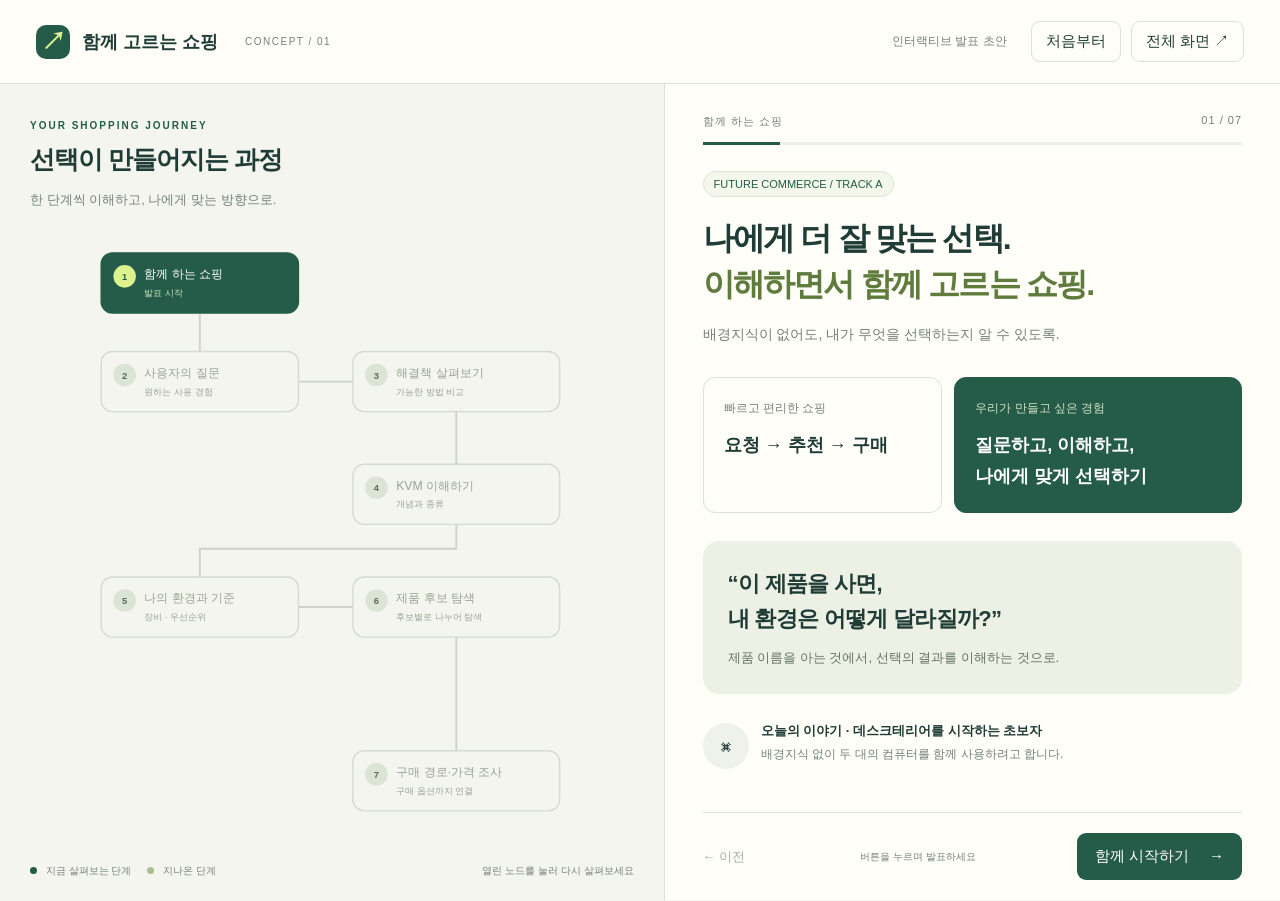
==== index.html @ 66be94e7 "feat: add interactive shopping presentation prototype" ====
<!doctype html>
<html lang="ko">
<head>
  <meta charset="utf-8"><meta name="viewport" content="width=device-width, initial-scale=1">
  <title>함께 고르는 쇼핑 — 인터랙티브 초안</title>
  <link rel="stylesheet" href="prototype.css">
</head>
<body>
  <header class="topbar">
    <a class="brand" href="#" aria-label="소개로 돌아가기"><span class="brand-icon">↗</span> 함께 고르는 쇼핑<span class="edition">CONCEPT / 01</span></a>
    <div class="tools"><span class="demo-label">인터랙티브 발표 초안</span><button id="reset">처음부터</button><button id="fullscreen">전체 화면 ↗</button></div>
  </header>
  <main>
    <section class="journey" aria-label="쇼핑 과정 그래프">
      <div class="map-heading"><div class="eyebrow">YOUR SHOPPING JOURNEY</div><h1>선택이 만들어지는 과정</h1><p>한 단계씩 이해하고, 나에게 맞는 방향으로.</p></div>
      <div class="map" id="map"></div>
      <div class="map-bottom"><span><i class="dot current"></i> 지금 살펴보는 단계</span><span><i class="dot done"></i> 지나온 단계</span><span class="map-tip">열린 노드를 눌러 다시 살펴보세요</span></div>
    </section>
    <section class="workspace" aria-label="현재 단계">
      <div class="progress"><span id="step-label"></span><span id="step-count"></span></div>
      <div class="progress-track"><div id="progress-fill"></div></div>
      <article id="content" tabindex="-1"></article>
      <footer class="navigation"><button id="back" class="back">← 이전</button><span id="nav-hint"></span><button id="next" class="primary">함께 시작하기 <span>→</span></button></footer>
    </section>
  </main>
  <div id="announcement" class="sr-only" aria-live="polite"></div>
  <script src="prototype.js"></script>
</body>
</html>
---- prototype.css ----
@charset "UTF-8";
:root{--ink:#203c36;--muted:#74817b;--line:#dae1d9;--paper:#f5f5ef;--green:#245c49;--lime:#dcf28c;--white:#fffef9;--orange:#ab673e}
*{box-sizing:border-box}body{margin:0;background:var(--paper);color:var(--ink);font-family:"Segoe UI","Malgun Gothic",sans-serif;font-size:15px}button,input,textarea{font:inherit}button,a,input,textarea{outline-offset:4px}button{cursor:pointer}button{border:1px solid var(--line);background:transparent;border-radius:9px;padding:10px 14px;color:var(--ink)}button:hover:not(:disabled){background:#e8eddf}button:disabled{opacity:.4;cursor:default}a{color:inherit;text-decoration:none}.topbar{height:84px;display:flex;align-items:center;justify-content:space-between;padding:0 36px;border-bottom:1px solid var(--line);background:var(--white)}.brand{display:flex;align-items:center;gap:12px;font-weight:700;font-size:18px}.brand-icon{background:var(--green);color:var(--lime);width:34px;height:34px;display:grid;place-items:center;border-radius:10px;font-size:25px}.edition{font-size:10px;letter-spacing:1.5px;font-weight:500;color:var(--muted);margin-left:15px}.tools{display:flex;align-items:center;gap:10px}.demo-label{font-size:12px;color:var(--muted);margin-right:14px}main{display:grid;grid-template-columns:minmax(0,1.08fr) minmax(470px,1fr);min-height:calc(100vh - 84px)}.journey{position:relative;padding:36px 30px 22px;display:flex;flex-direction:column;background-image:radial-gradient(#c8d0c4 .7px,transparent .7px);background-size:20px 20px;border-right:1px solid var(--line)}.eyebrow{font-size:10px;font-weight:700;letter-spacing:2px;color:var(--green)}h1{font-size:25px;letter-spacing:-1px;margin:12px 0}p{line-height:1.8}.map-heading p{color:var(--muted);font-size:13px;margin:0}.map{flex:1;display:flex;align-items:center;min-height:420px}.map svg{width:100%;max-height:620px;overflow:visible}.edge{fill:none;stroke:#cbd4c6;stroke-width:2}.edge.reached{stroke:#7f9d81}.node rect{fill:#f5f5ef;stroke:#d4dccf;stroke-width:1.5}.node text{font-size:13px;fill:#99a493}.node .node-sub{font-size:10px}.node.unlocked{cursor:pointer}.node.unlocked rect{fill:var(--white);stroke:#98b39c}.node.unlocked text{fill:var(--ink)}.node.active rect{fill:var(--green);stroke:var(--green)}.node.active text{fill:white}.node.active .node-sub{fill:#d0e5be}.node circle{fill:#dce4d5}.node.active circle{fill:var(--lime)}.node .number{fill:#586d5d;font-size:10px;font-weight:700}.node.active .number{fill:var(--green)}.node:focus rect{stroke:#bb8a3d;stroke-width:3}.branch-note{font-size:10px;fill:#8d9887}.map-bottom{display:flex;gap:16px;font-size:10px;color:var(--muted);align-items:center;padding-top:15px}.dot{display:inline-block;width:7px;height:7px;border-radius:50%;margin-right:6px}.dot.current{background:var(--green)}.dot.done{background:#a9bf91}.map-tip{margin-left:auto}.workspace{background:var(--white);padding:30px 38px 0;display:flex;flex-direction:column;min-width:0}.progress{display:flex;justify-content:space-between;font-size:11px;color:var(--muted);letter-spacing:1px}.progress-track{height:3px;background:#edf0e7;margin:13px 0 26px}.progress-track div{height:100%;background:var(--green);transition:width .4s}article{flex:1;padding-bottom:24px;animation:appear .3s ease}article:focus{outline:none}@keyframes appear{from{opacity:.3;transform:translateY(5px)}to{opacity:1;transform:none}}.tag{font-size:11px;display:inline-block;border:1px solid #dce5ce;border-radius:30px;padding:6px 10px;color:var(--green);background:#f4f7eb}h2{font-size:clamp(26px,2.5vw,38px);line-height:1.45;letter-spacing:-1.8px;margin:18px 0 14px;font-weight:650}.accent{color:#5f7c3c}h3{font-size:17px;line-height:1.5;margin:0 0 8px}.lead{color:#748078;font-size:14px;margin:0 0 24px}.statement{padding:25px;border-radius:16px;background:#edf1e5;margin:28px 0}.statement strong{display:block;font-size:22px;line-height:1.6;letter-spacing:-.7px}.statement p{margin:10px 0 0;font-size:13px;color:#637363}.small{font-size:12px;color:var(--muted);line-height:1.7}.intro-pair{display:grid;grid-template-columns:1fr 1.2fr;gap:12px;margin-top:30px}.intro-pair>div{border:1px solid var(--line);border-radius:12px;padding:20px}.intro-pair>div:last-child{background:var(--green);color:white;border-color:var(--green)}.intro-pair .small{margin-bottom:12px}.intro-pair>div:last-child .small{color:#d4e4c4}.intro-pair strong{font-size:18px;line-height:1.7}.scene{margin-top:24px;display:flex;gap:12px;align-items:center;font-size:13px}.scene-icon{display:grid;place-items:center;min-width:46px;height:46px;background:#eff2e8;border-radius:50%;font-size:21px}label.field{display:block;margin-bottom:18px;font-size:12px;font-weight:600}input,textarea{display:block;width:100%;border:1px solid #ced8c9;border-radius:10px;background:white;color:var(--ink);padding:13px;margin-top:8px;line-height:1.6}textarea{resize:vertical;min-height:110px}.why{border-left:3px solid #c6da9e;padding:4px 0 4px 16px;margin:22px 0;color:#63725e;font-size:13px;line-height:1.8}.choices{display:grid;gap:12px}.choice{position:relative;display:flex;text-align:left;gap:14px;align-items:flex-start;padding:20px;border-radius:13px;background:white;width:100%}.choice[aria-pressed=true]{border:2px solid var(--green);padding:19px;background:#f3f7e9}.choice .radio{width:18px;height:18px;flex-shrink:0;border:1px solid #a5b49d;border-radius:50%;margin-top:4px}.choice[aria-pressed=true] .radio{border:5px solid var(--green)}.choice strong{display:block;font-size:17px;margin-bottom:6px}.choice .desc{display:block;font-size:12px;color:#73806e;line-height:1.8}.callout{padding:13px 16px;border-radius:9px;background:#f6f1e7;color:#8c7048;font-size:12px;line-height:1.8;margin-top:16px}.tabs{display:flex;border-bottom:1px solid var(--line);gap:20px;margin:20px 0}.tabs button{border:none;border-radius:0;padding:10px 4px;color:var(--muted)}.tabs button.selected{color:var(--green);border-bottom:3px solid var(--green);font-weight:bold}.setup{padding:25px 10px;background:#f3f5ed;border-radius:12px;margin:18px 0}.setup-row{display:flex;justify-content:center;gap:25px}.device{border:1px solid #bacab2;border-radius:8px;padding:12px 18px;background:white;font-size:12px;text-align:center}.setup-line{text-align:center;color:#7e9c6c;letter-spacing:22px;height:28px;line-height:28px}.switch{width:135px;margin:auto;background:var(--green);color:white;padding:12px;text-align:center;border-radius:8px;font-size:13px}.definition{font-size:14px;line-height:1.9}.type-list{display:grid;gap:12px}.type-list>div{padding:16px;border:1px solid var(--line);border-radius:10px}.type-list strong{font-size:14px}.type-list p{font-size:12px;margin:6px 0 0;color:var(--muted)}.field-grid{display:grid;grid-template-columns:1fr 1fr;gap:12px}.priority-title{margin:6px 0 12px;font-size:13px}.priority-row{display:flex;align-items:center;padding:10px 12px;border:1px solid var(--line);border-radius:9px;margin-bottom:7px;gap:12px}.rank{background:#eaf0dd;border-radius:5px;width:25px;height:25px;display:grid;place-items:center;font-size:11px}.priority-row .name{flex:1;font-size:13px}.priority-row button{padding:4px 10px}.candidate{border:1px solid var(--line);border-radius:14px;padding:18px;margin:12px 0}.candidate.featured{border-color:#8eaa7a;background:#f4f7ec}.candidate .meta{display:flex;justify-content:space-between;align-items:center}.candidate .meta span{font-size:10px;color:var(--muted)}.candidate h3{margin:10px 0 5px}.candidate p{margin:0;font-size:12px;color:#778373}.candidate button{margin-top:14px;font-size:12px}.summary{font-size:12px;padding:12px 15px;background:#f0f3e9;border-radius:10px;line-height:1.9;white-space:pre-line}.route{width:100%;margin:9px 0;border:1px solid var(--line);border-radius:12px;overflow:hidden}.route summary{padding:18px;cursor:pointer;font-size:14px;font-weight:600}.route summary span{float:right;font-size:11px;color:var(--muted);font-weight:400;margin-right:14px}.route-body{padding:0 18px 18px;font-size:13px;line-height:1.9}.route-body dl{margin:0;display:grid;grid-template-columns:95px 1fr;gap:8px}.route-body dt{color:var(--muted)}.route-body dd{margin:0}.end{margin-top:22px;padding:17px;background:#edf2e3;border-radius:12px}.end strong{font-size:14px}.end p{font-size:12px;color:var(--muted);margin:6px 0 0}.navigation{display:flex;align-items:center;justify-content:space-between;gap:10px;padding:20px 0;border-top:1px solid var(--line);min-height:84px}.navigation .back{border:none;padding-left:0;font-size:13px}.primary{background:var(--green);color:white;border:0;min-width:150px;display:flex;justify-content:space-between;gap:20px;padding:14px 18px}.primary:hover:not(:disabled){background:#34735c}#nav-hint{font-size:10px;color:var(--muted);text-align:center}.sr-only{position:absolute;width:1px;height:1px;overflow:hidden;clip:rect(0,0,0,0)}@media(min-width:1500px){.workspace{padding-left:60px;padding-right:60px}.journey{padding-left:50px;padding-right:50px}}@media(max-width:1000px){.edition,.demo-label,.map-tip{display:none}.workspace{padding:25px 24px 0}main{grid-template-columns:44% 56%}.journey{padding:28px 18px}.map-heading h1{font-size:20px}.map-heading p{font-size:11px}.map-bottom{flex-wrap:wrap;gap:8px}}@media(max-width:720px){.topbar{height:68px;padding:0 16px}.brand{font-size:14px;gap:8px}.tools button{font-size:11px;padding:8px}.tools #fullscreen{display:none}main{display:flex;flex-direction:column}.journey{padding:20px 20px 10px;border-right:none;border-bottom:1px solid var(--line)}.map-heading h1{font-size:18px;margin:8px 0}.map-heading p,.map-bottom{display:none}.map{min-height:0;height:230px}.map svg{height:230px}.workspace{padding:22px 22px 0}h2{font-size:29px}.navigation{position:sticky;bottom:0;background:var(--white)}.field-grid{grid-template-columns:1fr}.intro-pair>div{padding:15px}#nav-hint{display:none}}@media(prefers-reduced-motion:reduce){*{animation:none!important;transition:none!important}}
/* Keep Korean phrases readable and avoid covering content on small screens. */
h1,h2,h3,strong,.desc{word-break:keep-all;overflow-wrap:break-word}
@media(max-width:720px){.navigation{position:static}.map{overflow-x:auto;justify-content:center}}
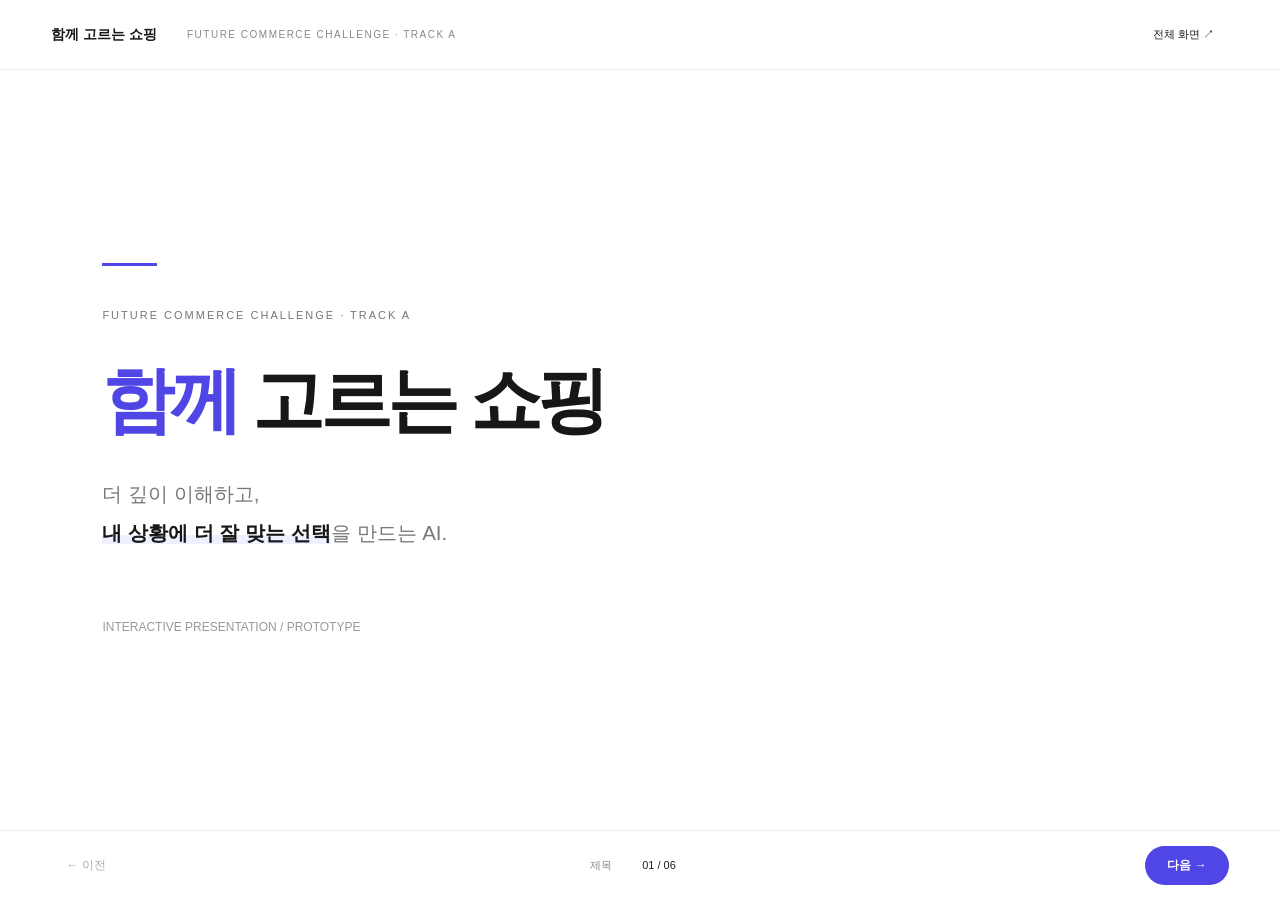
==== commit ddb5ccc2: "feat: refine presentation and animated shopping graph experience" ====
--- a/index.html
+++ b/index.html
@@ -1,29 +1,11 @@
 <!doctype html>
-<html lang="ko">
-<head>
-  <meta charset="utf-8"><meta name="viewport" content="width=device-width, initial-scale=1">
-  <title>함께 고르는 쇼핑 — 인터랙티브 초안</title>
-  <link rel="stylesheet" href="prototype.css">
-</head>
-<body>
-  <header class="topbar">
-    <a class="brand" href="#" aria-label="소개로 돌아가기"><span class="brand-icon">↗</span> 함께 고르는 쇼핑<span class="edition">CONCEPT / 01</span></a>
-    <div class="tools"><span class="demo-label">인터랙티브 발표 초안</span><button id="reset">처음부터</button><button id="fullscreen">전체 화면 ↗</button></div>
-  </header>
-  <main>
-    <section class="journey" aria-label="쇼핑 과정 그래프">
-      <div class="map-heading"><div class="eyebrow">YOUR SHOPPING JOURNEY</div><h1>선택이 만들어지는 과정</h1><p>한 단계씩 이해하고, 나에게 맞는 방향으로.</p></div>
-      <div class="map" id="map"></div>
-      <div class="map-bottom"><span><i class="dot current"></i> 지금 살펴보는 단계</span><span><i class="dot done"></i> 지나온 단계</span><span class="map-tip">열린 노드를 눌러 다시 살펴보세요</span></div>
-    </section>
-    <section class="workspace" aria-label="현재 단계">
-      <div class="progress"><span id="step-label"></span><span id="step-count"></span></div>
-      <div class="progress-track"><div id="progress-fill"></div></div>
-      <article id="content" tabindex="-1"></article>
-      <footer class="navigation"><button id="back" class="back">← 이전</button><span id="nav-hint"></span><button id="next" class="primary">함께 시작하기 <span>→</span></button></footer>
-    </section>
-  </main>
-  <div id="announcement" class="sr-only" aria-live="polite"></div>
-  <script src="prototype.js"></script>
-</body>
-</html>
+<html lang="ko"><head><meta charset="utf-8"><meta name="viewport" content="width=device-width,initial-scale=1"><title>함께 고르는 쇼핑</title><link rel="stylesheet" href="prototype.css"></head><body>
+<header><strong>함께 고르는 쇼핑</strong><span id="mode-label">FUTURE COMMERCE CHALLENGE · TRACK A</span><button id="fullscreen">전체 화면 ↗</button></header>
+<main id="presentation" tabindex="-1"></main>
+<section id="demo" hidden aria-label="인터랙티브 쇼핑 프로토타입">
+  <div class="demo-bar"><div><span class="eyebrow">LIVE PROTOTYPE</span><h1>함께 이해하며, 선택을 이어가요.</h1></div><div class="demo-tools"><span>흐름 시연 · 실제 검색 미연결</span><button id="previous-step" hidden>← 이전 단계</button><button id="reset">다시 시연</button></div></div>
+  <div id="chat-screen"></div>
+  <div id="viewport" hidden aria-label="현재 단계에 자동으로 맞춰지는 쇼핑 그래프"><div id="world"></div></div>
+  <div class="canvas-caption"><span id="journey-status">원하는 사용 경험을 이야기해주세요.</span><span id="camera-hint" hidden>현재 단계와 선택지에 화면이 자동으로 맞춰집니다.</span></div>
+</section>
+<footer class="deck-nav"><button id="deck-back">← 이전</button><div><span id="page-label"></span><span id="page-count"></span></div><button id="deck-next">다음 →</button></footer><div id="announcement" class="sr-only" aria-live="polite"></div><script src="prototype.js"></script></body></html>
--- a/prototype.css
+++ b/prototype.css
@@ -1,6 +1,63 @@
 @charset "UTF-8";
-:root{--ink:#203c36;--muted:#74817b;--line:#dae1d9;--paper:#f5f5ef;--green:#245c49;--lime:#dcf28c;--white:#fffef9;--orange:#ab673e}
-*{box-sizing:border-box}body{margin:0;background:var(--paper);color:var(--ink);font-family:"Segoe UI","Malgun Gothic",sans-serif;font-size:15px}button,input,textarea{font:inherit}button,a,input,textarea{outline-offset:4px}button{cursor:pointer}button{border:1px solid var(--line);background:transparent;border-radius:9px;padding:10px 14px;color:var(--ink)}button:hover:not(:disabled){background:#e8eddf}button:disabled{opacity:.4;cursor:default}a{color:inherit;text-decoration:none}.topbar{height:84px;display:flex;align-items:center;justify-content:space-between;padding:0 36px;border-bottom:1px solid var(--line);background:var(--white)}.brand{display:flex;align-items:center;gap:12px;font-weight:700;font-size:18px}.brand-icon{background:var(--green);color:var(--lime);width:34px;height:34px;display:grid;place-items:center;border-radius:10px;font-size:25px}.edition{font-size:10px;letter-spacing:1.5px;font-weight:500;color:var(--muted);margin-left:15px}.tools{display:flex;align-items:center;gap:10px}.demo-label{font-size:12px;color:var(--muted);margin-right:14px}main{display:grid;grid-template-columns:minmax(0,1.08fr) minmax(470px,1fr);min-height:calc(100vh - 84px)}.journey{position:relative;padding:36px 30px 22px;display:flex;flex-direction:column;background-image:radial-gradient(#c8d0c4 .7px,transparent .7px);background-size:20px 20px;border-right:1px solid var(--line)}.eyebrow{font-size:10px;font-weight:700;letter-spacing:2px;color:var(--green)}h1{font-size:25px;letter-spacing:-1px;margin:12px 0}p{line-height:1.8}.map-heading p{color:var(--muted);font-size:13px;margin:0}.map{flex:1;display:flex;align-items:center;min-height:420px}.map svg{width:100%;max-height:620px;overflow:visible}.edge{fill:none;stroke:#cbd4c6;stroke-width:2}.edge.reached{stroke:#7f9d81}.node rect{fill:#f5f5ef;stroke:#d4dccf;stroke-width:1.5}.node text{font-size:13px;fill:#99a493}.node .node-sub{font-size:10px}.node.unlocked{cursor:pointer}.node.unlocked rect{fill:var(--white);stroke:#98b39c}.node.unlocked text{fill:var(--ink)}.node.active rect{fill:var(--green);stroke:var(--green)}.node.active text{fill:white}.node.active .node-sub{fill:#d0e5be}.node circle{fill:#dce4d5}.node.active circle{fill:var(--lime)}.node .number{fill:#586d5d;font-size:10px;font-weight:700}.node.active .number{fill:var(--green)}.node:focus rect{stroke:#bb8a3d;stroke-width:3}.branch-note{font-size:10px;fill:#8d9887}.map-bottom{display:flex;gap:16px;font-size:10px;color:var(--muted);align-items:center;padding-top:15px}.dot{display:inline-block;width:7px;height:7px;border-radius:50%;margin-right:6px}.dot.current{background:var(--green)}.dot.done{background:#a9bf91}.map-tip{margin-left:auto}.workspace{background:var(--white);padding:30px 38px 0;display:flex;flex-direction:column;min-width:0}.progress{display:flex;justify-content:space-between;font-size:11px;color:var(--muted);letter-spacing:1px}.progress-track{height:3px;background:#edf0e7;margin:13px 0 26px}.progress-track div{height:100%;background:var(--green);transition:width .4s}article{flex:1;padding-bottom:24px;animation:appear .3s ease}article:focus{outline:none}@keyframes appear{from{opacity:.3;transform:translateY(5px)}to{opacity:1;transform:none}}.tag{font-size:11px;display:inline-block;border:1px solid #dce5ce;border-radius:30px;padding:6px 10px;color:var(--green);background:#f4f7eb}h2{font-size:clamp(26px,2.5vw,38px);line-height:1.45;letter-spacing:-1.8px;margin:18px 0 14px;font-weight:650}.accent{color:#5f7c3c}h3{font-size:17px;line-height:1.5;margin:0 0 8px}.lead{color:#748078;font-size:14px;margin:0 0 24px}.statement{padding:25px;border-radius:16px;background:#edf1e5;margin:28px 0}.statement strong{display:block;font-size:22px;line-height:1.6;letter-spacing:-.7px}.statement p{margin:10px 0 0;font-size:13px;color:#637363}.small{font-size:12px;color:var(--muted);line-height:1.7}.intro-pair{display:grid;grid-template-columns:1fr 1.2fr;gap:12px;margin-top:30px}.intro-pair>div{border:1px solid var(--line);border-radius:12px;padding:20px}.intro-pair>div:last-child{background:var(--green);color:white;border-color:var(--green)}.intro-pair .small{margin-bottom:12px}.intro-pair>div:last-child .small{color:#d4e4c4}.intro-pair strong{font-size:18px;line-height:1.7}.scene{margin-top:24px;display:flex;gap:12px;align-items:center;font-size:13px}.scene-icon{display:grid;place-items:center;min-width:46px;height:46px;background:#eff2e8;border-radius:50%;font-size:21px}label.field{display:block;margin-bottom:18px;font-size:12px;font-weight:600}input,textarea{display:block;width:100%;border:1px solid #ced8c9;border-radius:10px;background:white;color:var(--ink);padding:13px;margin-top:8px;line-height:1.6}textarea{resize:vertical;min-height:110px}.why{border-left:3px solid #c6da9e;padding:4px 0 4px 16px;margin:22px 0;color:#63725e;font-size:13px;line-height:1.8}.choices{display:grid;gap:12px}.choice{position:relative;display:flex;text-align:left;gap:14px;align-items:flex-start;padding:20px;border-radius:13px;background:white;width:100%}.choice[aria-pressed=true]{border:2px solid var(--green);padding:19px;background:#f3f7e9}.choice .radio{width:18px;height:18px;flex-shrink:0;border:1px solid #a5b49d;border-radius:50%;margin-top:4px}.choice[aria-pressed=true] .radio{border:5px solid var(--green)}.choice strong{display:block;font-size:17px;margin-bottom:6px}.choice .desc{display:block;font-size:12px;color:#73806e;line-height:1.8}.callout{padding:13px 16px;border-radius:9px;background:#f6f1e7;color:#8c7048;font-size:12px;line-height:1.8;margin-top:16px}.tabs{display:flex;border-bottom:1px solid var(--line);gap:20px;margin:20px 0}.tabs button{border:none;border-radius:0;padding:10px 4px;color:var(--muted)}.tabs button.selected{color:var(--green);border-bottom:3px solid var(--green);font-weight:bold}.setup{padding:25px 10px;background:#f3f5ed;border-radius:12px;margin:18px 0}.setup-row{display:flex;justify-content:center;gap:25px}.device{border:1px solid #bacab2;border-radius:8px;padding:12px 18px;background:white;font-size:12px;text-align:center}.setup-line{text-align:center;color:#7e9c6c;letter-spacing:22px;height:28px;line-height:28px}.switch{width:135px;margin:auto;background:var(--green);color:white;padding:12px;text-align:center;border-radius:8px;font-size:13px}.definition{font-size:14px;line-height:1.9}.type-list{display:grid;gap:12px}.type-list>div{padding:16px;border:1px solid var(--line);border-radius:10px}.type-list strong{font-size:14px}.type-list p{font-size:12px;margin:6px 0 0;color:var(--muted)}.field-grid{display:grid;grid-template-columns:1fr 1fr;gap:12px}.priority-title{margin:6px 0 12px;font-size:13px}.priority-row{display:flex;align-items:center;padding:10px 12px;border:1px solid var(--line);border-radius:9px;margin-bottom:7px;gap:12px}.rank{background:#eaf0dd;border-radius:5px;width:25px;height:25px;display:grid;place-items:center;font-size:11px}.priority-row .name{flex:1;font-size:13px}.priority-row button{padding:4px 10px}.candidate{border:1px solid var(--line);border-radius:14px;padding:18px;margin:12px 0}.candidate.featured{border-color:#8eaa7a;background:#f4f7ec}.candidate .meta{display:flex;justify-content:space-between;align-items:center}.candidate .meta span{font-size:10px;color:var(--muted)}.candidate h3{margin:10px 0 5px}.candidate p{margin:0;font-size:12px;color:#778373}.candidate button{margin-top:14px;font-size:12px}.summary{font-size:12px;padding:12px 15px;background:#f0f3e9;border-radius:10px;line-height:1.9;white-space:pre-line}.route{width:100%;margin:9px 0;border:1px solid var(--line);border-radius:12px;overflow:hidden}.route summary{padding:18px;cursor:pointer;font-size:14px;font-weight:600}.route summary span{float:right;font-size:11px;color:var(--muted);font-weight:400;margin-right:14px}.route-body{padding:0 18px 18px;font-size:13px;line-height:1.9}.route-body dl{margin:0;display:grid;grid-template-columns:95px 1fr;gap:8px}.route-body dt{color:var(--muted)}.route-body dd{margin:0}.end{margin-top:22px;padding:17px;background:#edf2e3;border-radius:12px}.end strong{font-size:14px}.end p{font-size:12px;color:var(--muted);margin:6px 0 0}.navigation{display:flex;align-items:center;justify-content:space-between;gap:10px;padding:20px 0;border-top:1px solid var(--line);min-height:84px}.navigation .back{border:none;padding-left:0;font-size:13px}.primary{background:var(--green);color:white;border:0;min-width:150px;display:flex;justify-content:space-between;gap:20px;padding:14px 18px}.primary:hover:not(:disabled){background:#34735c}#nav-hint{font-size:10px;color:var(--muted);text-align:center}.sr-only{position:absolute;width:1px;height:1px;overflow:hidden;clip:rect(0,0,0,0)}@media(min-width:1500px){.workspace{padding-left:60px;padding-right:60px}.journey{padding-left:50px;padding-right:50px}}@media(max-width:1000px){.edition,.demo-label,.map-tip{display:none}.workspace{padding:25px 24px 0}main{grid-template-columns:44% 56%}.journey{padding:28px 18px}.map-heading h1{font-size:20px}.map-heading p{font-size:11px}.map-bottom{flex-wrap:wrap;gap:8px}}@media(max-width:720px){.topbar{height:68px;padding:0 16px}.brand{font-size:14px;gap:8px}.tools button{font-size:11px;padding:8px}.tools #fullscreen{display:none}main{display:flex;flex-direction:column}.journey{padding:20px 20px 10px;border-right:none;border-bottom:1px solid var(--line)}.map-heading h1{font-size:18px;margin:8px 0}.map-heading p,.map-bottom{display:none}.map{min-height:0;height:230px}.map svg{height:230px}.workspace{padding:22px 22px 0}h2{font-size:29px}.navigation{position:sticky;bottom:0;background:var(--white)}.field-grid{grid-template-columns:1fr}.intro-pair>div{padding:15px}#nav-hint{display:none}}@media(prefers-reduced-motion:reduce){*{animation:none!important;transition:none!important}}
-/* Keep Korean phrases readable and avoid covering content on small screens. */
-h1,h2,h3,strong,.desc{word-break:keep-all;overflow-wrap:break-word}
-@media(max-width:720px){.navigation{position:static}.map{overflow-x:auto;justify-content:center}}
+:root{--ink:#171717;--muted:#777;--line:#e3e3e3}*{box-sizing:border-box}body{margin:0;color:var(--ink);background:#fff;font:15px/1.6 "Segoe UI","Malgun Gothic",sans-serif}button,input,textarea{font:inherit;color:inherit}button{cursor:pointer;border:1px solid var(--line);border-radius:6px;background:white;padding:9px 15px}button:hover:not(:disabled){background:#f0f0f0}button:disabled{cursor:default;opacity:.35}button:focus-visible,input:focus-visible,textarea:focus-visible{outline:2px solid #555;outline-offset:4px}[hidden]{display:none!important}header{height:70px;padding:0 4vw;display:flex;align-items:center;gap:30px;border-bottom:1px solid #eee}header strong{font-size:14px}#mode-label{font-size:10px;letter-spacing:1.5px;color:#888}header button{margin-left:auto;font-size:11px;border:0}#presentation{height:calc(100dvh - 140px);overflow:auto;padding:5vh 8vw;display:flex;flex-direction:column;justify-content:center;outline:none}.slide{width:100%;max-width:1280px;margin:auto;animation:slide-in .4s ease}.eyebrow{font-size:11px;letter-spacing:2px;color:var(--muted)}h1,h2,h3,p{word-break:keep-all;overflow-wrap:break-word}h1{font-size:clamp(44px,5.6vw,86px);line-height:1.25;letter-spacing:-.065em;font-weight:650;margin:30px 0}h2{font-size:clamp(30px,3.4vw,50px);line-height:1.4;letter-spacing:-.055em;font-weight:650;margin:24px 0}.subtitle{font-size:clamp(17px,1.6vw,23px);color:#777;line-height:1.9;margin-top:30px}.title-rule{width:55px;height:3px;background:#171717;margin-bottom:36px}.title-bottom{font-size:12px;color:#999;margin-top:65px}.concept-grid{display:grid;grid-template-columns:1fr 1fr;gap:70px;margin-top:45px}.concept-grid>div{border-top:1px solid #ccc;padding-top:22px}.concept-grid h3{font-size:25px;letter-spacing:-1px;margin:10px 0}.concept-grid p{color:#777;font-size:16px;line-height:1.9}.muted{color:#999}.example-layout{display:grid;grid-template-columns:1.2fr 1fr;gap:65px;align-items:center}.example-copy{font-size:18px;line-height:1.9;color:#777}.example-question{font-size:23px!important;color:#222!important;border-left:2px solid #222;padding-left:22px;margin-top:30px}.desk{background:#f7f7f7;border:1px solid #eee;border-radius:10px;padding:50px 35px;text-align:center}.screen{width:210px;height:125px;border:3px solid #333;border-radius:6px;margin:auto;display:grid;place-items:center;background:white;font-size:16px}.stand{height:30px;border-left:3px solid #333;width:0;margin:auto}.stand-foot{height:3px;width:80px;background:#333;margin:auto}.desk-devices{display:flex;justify-content:center;gap:55px;margin-top:40px}.laptop{width:135px;height:75px;border:2px solid #777;border-radius:5px;padding-top:22px;background:#fff;font-size:13px}.tower{width:65px;height:92px;border:2px solid #777;border-radius:5px;background:white;padding-top:29px;font-size:12px}.desk-note{color:#999;font-size:12px;margin-top:25px}.deck-nav{height:70px;border-top:1px solid #eee;display:flex;align-items:center;justify-content:space-between;padding:0 4vw;background:#fff}.deck-nav button{font-size:12px;border:0}.deck-nav>div{display:flex;gap:30px;font-size:11px;color:#888}#page-count{font-variant-numeric:tabular-nums;color:#222}.demo-bar{height:90px;display:flex;align-items:center;justify-content:space-between;padding:0 4vw}.demo-bar h1{font-size:20px;letter-spacing:-.6px;margin:5px 0}.demo-bar .eyebrow{font-size:9px}.demo-tools{display:flex;gap:10px;align-items:center}.demo-tools>span{font-size:10px;color:#999;margin-right:10px}.demo-tools button{font-size:11px}#viewport{height:calc(100dvh - 270px);min-height:400px;overflow:auto;background-color:#fafafa;background-image:radial-gradient(#ddd .65px,transparent .65px);background-size:18px 18px;scrollbar-width:thin;scrollbar-color:#ccc transparent}#world{position:relative;min-height:100%;isolation:isolate}.links{position:absolute;inset:0;pointer-events:none;z-index:-1}.links path{fill:none;stroke:#bbb;stroke-width:1.5;stroke-dasharray:1800;animation:draw .65s ease}.graph-node{position:absolute;background:white;border:1px solid #d7d7d7;border-radius:10px;box-shadow:0 4px 18px #00000005}.graph-node.active{border:1.5px solid #333;box-shadow:0 12px 35px #00000008}.graph-node.enter{animation:node-in .45s ease both}.node-heading{padding:16px 20px;display:flex;gap:12px;align-items:center;width:100%;text-align:left;border:0;border-radius:9px;background:white}.node-number{color:#999;font-size:11px}.node-title{font-size:14px;font-weight:600;flex:1}.node-status{font-size:10px;color:#999}.node-body{padding:5px 26px 24px}.node-body h2{font-size:25px;line-height:1.45;letter-spacing:-1px;margin:12px 0}.node-body p{margin:8px 0 15px}.tag{display:none}.lead{color:#777;font-size:12px}.small{font-size:11px;color:#888}.node-action{display:flex;justify-content:flex-end;gap:10px;margin-top:20px}.primary{background:#222;color:white;border-color:#222;font-size:12px;padding:11px 18px}.primary:hover:not(:disabled){background:#444}.node-summary{padding:0 20px 16px;font-size:11px;color:#888;line-height:1.8;max-height:85px;overflow:hidden}.branch-node{width:220px}.branch-node h3{font-size:15px;margin:0 0 6px}.branch-node p{font-size:11px;color:#888;margin:0}.branch-node button{font-size:11px;margin-top:13px}.branch-body{padding:18px}.branch-label{font-size:10px;color:#999;margin-bottom:8px}.branch-node.selected{border-color:#555}.canvas-caption{height:40px;padding:0 4vw;display:flex;align-items:center;justify-content:space-between;font-size:10px;color:#999}label.field{display:block;font-size:12px;margin:14px 0}textarea,input{display:block;width:100%;padding:10px 12px;margin-top:7px;border:1px solid #ddd;border-radius:5px;background:#fff;font-size:13px;line-height:1.7}textarea{min-height:88px;resize:vertical}.why{font-size:12px;color:#777;border-left:2px solid #aaa;padding-left:12px;margin:20px 0}.setup{background:#f7f7f7;padding:17px 10px;margin:16px 0;border-radius:6px}.setup-row{display:flex;justify-content:center;gap:18px}.device{border:1px solid #ccc;background:white;padding:9px 13px;border-radius:4px;text-align:center;font-size:11px}.setup-line{text-align:center;color:#aaa;height:23px;letter-spacing:12px}.switch{background:#333;color:white;text-align:center;width:130px;margin:auto;border-radius:4px;padding:9px;font-size:12px}.choices{display:grid;gap:10px}.choice{width:100%;display:flex;gap:12px;align-items:flex-start;text-align:left;padding:16px;border-radius:6px}.choice[aria-pressed=true]{border-color:#333;background:#f7f7f7}.radio{width:15px;height:15px;border:1px solid #aaa;border-radius:50%;flex-shrink:0;margin-top:4px}.choice[aria-pressed=true] .radio{border:5px solid #333}.choice strong{display:block;font-size:14px}.desc{display:block;font-size:11px;color:#777;line-height:1.8;margin-top:5px}.callout{font-size:11px;color:#777;background:#f4f4f4;padding:12px;margin-top:14px}.tabs{display:flex;gap:20px;border-bottom:1px solid #ddd;margin:17px 0}.tabs button{border:0;border-radius:0;padding:8px 0;font-size:12px;color:#888}.tabs .selected{border-bottom:2px solid #222;color:#222}.definition{font-size:13px}.type-list>div{padding:13px 0;border-bottom:1px solid #eee}.type-list strong{font-size:13px}.type-list p{font-size:11px;color:#777;margin-bottom:0}.priority-title{font-size:12px;margin:18px 0 10px}.priority-row{display:flex;align-items:center;gap:12px;border-bottom:1px solid #eee;padding:7px 0}.rank{font-size:11px;color:#999;width:15px}.priority-row .name{flex:1;font-size:12px}.priority-row button{font-size:12px;padding:2px 9px}.summary{background:#f6f6f6;padding:14px;font-size:12px;border-radius:5px;line-height:1.9}.route-fields{font-size:11px;color:#777;border-top:1px solid #eee;padding-top:10px;margin-top:10px;line-height:2}.end{font-size:12px;border-top:1px solid #ddd;padding-top:16px;margin-top:25px}.end p{color:#888;font-size:11px}.sr-only{position:absolute;width:1px;height:1px;overflow:hidden;clip:rect(0,0,0,0)}@keyframes slide-in{from{opacity:0;transform:translateY(12px)}to{opacity:1;transform:none}}@keyframes node-in{from{opacity:0;transform:translateX(-18px)}to{opacity:1;transform:none}}@keyframes draw{from{stroke-dashoffset:1800}to{stroke-dashoffset:0}}@media(max-width:800px){#mode-label{display:none}header{height:55px}#presentation{height:calc(100dvh - 115px);padding:35px 7vw;justify-content:flex-start}h1{font-size:43px}h2{font-size:29px}.concept-grid{gap:24px;margin-top:20px}.concept-grid h3{font-size:20px}.concept-grid p{font-size:13px}.example-layout{grid-template-columns:1fr;gap:20px}.desk{padding:20px}.screen{height:80px;width:150px}.desk-devices{margin-top:20px}.example-copy{font-size:14px}.example-question{font-size:17px!important}.deck-nav{height:60px}.demo-tools>span{display:none}.demo-bar{height:85px}.demo-bar h1{font-size:15px}.demo-tools button{padding:7px;font-size:10px}#viewport{height:calc(100dvh - 235px)}.canvas-caption{height:35px}.canvas-caption span:last-child{display:none}.deck-nav>div{gap:12px}.title-bottom{margin-top:35px}.subtitle{font-size:16px!important}}@media(prefers-reduced-motion:reduce){*{animation:none!important;transition:none!important;scroll-behavior:auto!important}}
+/* Chat entry and an automatically framed graph camera. */
+#demo{height:calc(100dvh - 140px);display:flex;flex-direction:column;overflow:hidden}.demo-bar{flex:0 0 90px}.canvas-caption{flex:0 0 40px}#viewport{position:relative;flex:1;height:auto;min-height:0;overflow:clip;contain:layout paint}#world{position:absolute;left:0;top:0;min-height:0;transform-origin:0 0;transition:transform .75s cubic-bezier(.22,.75,.2,1);will-change:transform}.no-camera-animation{transition:none!important}.graph-node:not(.in-frame){opacity:0;pointer-events:none}.graph-node.in-frame{opacity:1}.links{z-index:0}.graph-node{z-index:1}.links path{animation-duration:.8s}.node-body textarea{resize:none}#chat-screen{flex:1;min-height:0;display:flex;align-items:center;justify-content:center;padding:20px 32px;background:white;overflow:hidden}.chat-home{width:min(720px,100%);text-align:center;animation:slide-in .4s ease}.chat-mark{font-size:33px;line-height:1;margin-bottom:23px}.chat-home h2{font-size:clamp(23px,2.4vw,34px);letter-spacing:-1.2px;margin:0 0 17px}.chat-subtitle{font-size:14px;line-height:1.8;color:#888;margin:0 0 30px}.composer{border:1px solid #ddd;border-radius:22px;box-shadow:0 5px 25px #00000005;padding:18px 20px 13px;text-align:left;background:white}.composer textarea{border:0;outline:none!important;margin:0;padding:0;resize:none;min-height:66px;font-size:16px;line-height:1.8;box-shadow:none}.composer textarea::placeholder{color:#a0a0a0}.composer:focus-within{border-color:#aaa}.composer-bottom{display:flex;align-items:center;justify-content:space-between;margin-top:10px}.composer-bottom span{font-size:10px;color:#aaa}.composer-bottom button{background:#222;color:white;border:0;border-radius:50%;width:36px;height:36px;padding:0;font-size:23px}.composer-bottom button:hover{background:#444}.prompt-chip{border:1px solid #e5e5e5;background:#fafafa;color:#777;border-radius:30px;margin-top:20px;font-size:12px;padding:10px 17px}.chat-note{font-size:10px;color:#aaa;margin:20px 0 0}.loading-scene{width:min(720px,100%);animation:slide-in .3s ease}.sent-question{max-width:85%;margin:0 0 50px auto;background:#f3f3f3;border-radius:20px 20px 4px 20px;padding:18px 23px;font-size:16px;line-height:1.8;overflow-wrap:anywhere;max-height:150px;overflow:hidden}.thinking{display:flex;align-items:flex-start;gap:20px}.thinking-symbol{font-size:30px;line-height:1.3;animation:thinking 2.5s linear infinite}.thinking strong{font-size:17px;font-weight:500}.thinking p{font-size:13px;color:#999;margin:7px 0}.loading-dots{display:flex;gap:5px;margin-top:15px}.loading-dots i{width:5px;height:5px;border-radius:50%;background:#777;animation:pulse 1.2s infinite}.loading-dots i:nth-child(2){animation-delay:.15s}.loading-dots i:nth-child(3){animation-delay:.3s}.loading-preview{display:flex;align-items:center;margin:35px 0 0 49px;opacity:.6}.loading-preview span{width:90px;height:38px;background:#f5f5f5;border:1px solid #ddd;border-radius:7px;animation:pulse 1.4s infinite}.loading-preview b{width:32px;height:1px;background:#ddd}.loading-scene>.chat-note{margin-left:49px}@keyframes thinking{to{transform:rotate(180deg)}}@keyframes pulse{0%,100%{opacity:.35}50%{opacity:1}}@media(max-width:800px){#demo{height:calc(100dvh - 115px)}.demo-bar{flex-basis:85px}.canvas-caption{flex-basis:35px}#viewport{height:auto;min-height:0}#chat-screen{padding:18px}.chat-subtitle{font-size:12px;margin-bottom:20px}.composer{padding:15px;border-radius:18px}.composer textarea{font-size:14px}.prompt-chip{font-size:10px}.composer-bottom span{font-size:8px}.chat-mark{margin-bottom:18px}.chat-note{margin-top:14px}.thinking strong{font-size:14px}.sent-question{font-size:13px}}@media(max-height:740px){.chat-mark{margin-bottom:12px;font-size:25px}.chat-home h2{margin-bottom:10px}.chat-subtitle{margin-bottom:18px}.chat-note{margin-top:12px}.prompt-chip{margin-top:12px}.composer textarea{min-height:55px}.chat-home{max-width:660px}}
+/* Use the available width to keep explanatory content legible on projectors. */
+.graph-node[data-node="2"].active .node-body{display:grid;grid-template-columns:1fr 1fr;column-gap:22px;align-items:start}
+.graph-node[data-node="2"] .node-body>h2,.graph-node[data-node="2"] .tabs,.graph-node[data-node="2"] .node-action,.graph-node[data-node="2"] .node-body>.small,.graph-node[data-node="2"] .type-list,.graph-node[data-node="2"] .why{grid-column:1/-1}
+.graph-node[data-node="2"] .definition{font-size:14px;padding-top:16px}.graph-node[data-node="2"] .definition p{line-height:1.9}.graph-node[data-node="2"] .setup{margin-top:8px}.graph-node[data-node="2"] .setup-row{gap:10px}.graph-node[data-node="2"] .device{padding:8px}
+.unknown-grid{display:grid;grid-template-columns:1fr 1fr;gap:28px;margin-top:34px}.unknown-card{border:1px solid #e3e3e3;border-radius:12px;padding:26px 28px;background:#fff;animation:slide-in .5s ease both}.unknown-card+.unknown-card{animation-delay:.15s}.unknown-card h3{font-size:22px;letter-spacing:-.8px;margin:8px 0 16px}.unknown-list{list-style:none;margin:0;padding:0}.unknown-list li{display:flex;gap:16px;padding:11px 0;border-top:1px solid #eee;font-size:14px}.unknown-list b{width:78px;flex-shrink:0;font-weight:600}.unknown-list span{color:#777}.value-chips{display:flex;gap:8px;flex-wrap:wrap}.value-chips span{border:1px solid #ccc;border-radius:999px;padding:6px 14px;font-size:13px}.value-compare{display:grid;grid-template-columns:1fr 1fr;gap:12px;margin:18px 0 6px}.value-compare>div{background:#f6f6f6;border-radius:8px;padding:12px 14px}.value-compare p{margin:4px 0 0;font-size:14px;font-weight:600}.value-compare i{font-style:normal;color:#aaa;margin:0 4px}.unknown-statement{margin-top:30px;font-size:clamp(16px,1.5vw,21px);color:#777;border-left:2px solid #222;padding-left:18px}.unknown-statement strong{color:#171717}
+.imagine-layout{display:grid;grid-template-columns:1fr 1.05fr;gap:60px;align-items:center;margin-top:10px}.imagine-conclusion{margin-top:30px;border-left:2px solid #222;padding-left:20px;opacity:0;transform:translateY(10px);transition:opacity .5s ease 1s,transform .5s ease 1s}.imagine-conclusion p{color:#777;margin:0 0 6px;font-size:15px}.imagine-conclusion strong{font-size:clamp(17px,1.6vw,22px);line-height:1.7;font-weight:600}.revealed .imagine-conclusion{opacity:1;transform:none}
+.mock-chat{background:#f7f7f7;border:1px solid #eee;border-radius:14px;padding:28px 26px;display:flex;flex-direction:column;gap:14px;min-height:430px}.bubble{max-width:82%;padding:13px 17px;border-radius:16px;font-size:14px;line-height:1.7}.bubble.user{align-self:flex-end;background:#222;color:#fff;border-bottom-right-radius:4px;animation:slide-in .4s ease both .2s}.bubble.agent{align-self:flex-start;background:#fff;border:1px solid #e3e3e3;border-bottom-left-radius:4px;font-size:16px;font-weight:600;animation:slide-in .4s ease both 1.6s}.agent-name{display:block;font-size:10px;letter-spacing:1px;color:#999;font-weight:400;margin-bottom:4px}.typing{align-self:flex-start;display:flex;gap:5px;background:#fff;border:1px solid #e3e3e3;border-radius:16px;padding:14px 16px;animation:typing-life 1.6s ease both .6s}.typing i{width:6px;height:6px;border-radius:50%;background:#bbb;animation:blink 1s infinite}.typing i:nth-child(2){animation-delay:.15s}.typing i:nth-child(3){animation-delay:.3s}.mock-product{display:flex;gap:12px;align-items:center;margin-top:12px;border:1px solid #eee;border-radius:10px;padding:10px 12px;font-weight:400}.mock-thumb{width:46px;height:46px;border-radius:8px;background:#222;color:#fff;display:grid;place-items:center;font-size:11px;letter-spacing:1px}.mock-product strong{display:block;font-size:13px}.mock-product span{font-size:11px;color:#888}.doubts{display:flex;flex-wrap:wrap;gap:8px;margin-top:8px}.doubts span{font-size:13px;background:#fff;border:1px dashed #aaa;border-radius:999px;padding:7px 14px;opacity:0;transform:translateY(8px) scale(.97);transition:opacity .35s ease var(--d),transform .35s ease var(--d)}.doubts span::before{content:"? ";color:#999;font-weight:700}.revealed .doubts span{opacity:1;transform:none}
+@keyframes typing-life{0%{opacity:0;max-height:0;padding-top:0;padding-bottom:0;margin:0}10%,85%{opacity:1;max-height:40px;padding-top:14px;padding-bottom:14px}100%{opacity:0;max-height:0;padding-top:0;padding-bottom:0;margin-bottom:-14px;border-width:0}}@keyframes blink{50%{opacity:.25}}
+@media(max-width:800px){.unknown-grid,.imagine-layout{grid-template-columns:1fr;gap:18px}.unknown-card{padding:18px}.unknown-card h3{font-size:18px}.mock-chat{min-height:0;padding:18px}.imagine-layout{gap:12px}}
+@media(prefers-reduced-motion:reduce){.typing{display:none}}
+/* key accent */
+:root{--accent:#4F46E5;--accent-strong:#4338CA;--accent-soft:#EEF0FF;--accent-line:#C7CBFA}
+.key{color:var(--accent)}.key-ink{color:var(--ink);background:linear-gradient(transparent 62%,var(--accent-soft) 62%);font-weight:600}
+.title-rule{background:var(--accent)}
+.concept-grid>div{border-top:2px solid var(--accent-line)}.concept-grid .eyebrow{color:var(--accent);font-weight:600}
+.example-question{border-left-color:var(--accent)!important}
+.unknown-card .eyebrow{color:var(--accent);font-weight:600}.unknown-statement{border-left-color:var(--accent)}.unknown-statement strong{color:var(--accent)}.value-compare i{color:var(--accent)}
+.imagine-conclusion{border-left-color:var(--accent)}.doubts span{border-color:var(--accent-line);background:var(--accent-soft);color:var(--accent-strong)}.doubts span::before{color:var(--accent)}
+button:focus-visible,input:focus-visible,textarea:focus-visible{outline-color:var(--accent)}
+#deck-next{background:var(--accent);color:#fff;border-radius:999px;padding:10px 22px;font-weight:600}#deck-next:hover:not(:disabled){background:var(--accent-strong)}
+.primary,#send-question,#product-open{background:var(--accent);border-color:var(--accent);color:#fff}.primary:hover:not(:disabled),#send-question:hover:not(:disabled),#product-open:hover:not(:disabled){background:var(--accent-strong)}
+.prompt-chip:hover:not(:disabled){border-color:var(--accent-line);background:var(--accent-soft)}
+.choice[aria-pressed=true]{border-color:var(--accent);background:var(--accent-soft)}.choice[aria-pressed=true] .radio{border-color:var(--accent)}
+.tabs .selected{border-bottom-color:var(--accent);color:var(--accent)}
+.graph-node.active{border-color:var(--accent);box-shadow:0 12px 35px rgba(79,70,229,.12)}.graph-node.active .node-number{color:var(--accent);font-weight:700}.branch-node.selected{border-color:var(--accent)}.branch-node.selected .branch-label{color:var(--accent)}
+.why{border-left-color:var(--accent)}.switch{background:var(--accent)}
+/* sliding canvas: all nodes stay, edges blur out */
+.graph-node:not(.in-frame){opacity:1;pointer-events:auto}
+.graph-node{transition:opacity .5s ease}.graph-node.context{opacity:.55}.graph-node.context:hover{opacity:.9}
+#viewport::before,#viewport::after{content:"";position:absolute;top:0;bottom:0;width:min(24%,340px);z-index:3;pointer-events:none;backdrop-filter:blur(6px);-webkit-backdrop-filter:blur(6px)}
+#viewport::before{left:0;background:linear-gradient(to right,#fafafa 0%,rgba(250,250,250,.75) 35%,rgba(250,250,250,0) 100%);-webkit-mask-image:linear-gradient(to right,#000 30%,transparent);mask-image:linear-gradient(to right,#000 30%,transparent)}
+#viewport::after{right:0;background:linear-gradient(to left,#fafafa 0%,rgba(250,250,250,.75) 35%,rgba(250,250,250,0) 100%);-webkit-mask-image:linear-gradient(to left,#000 30%,transparent);mask-image:linear-gradient(to left,#000 30%,transparent)}
+#world{transition:transform .9s cubic-bezier(.65,0,.25,1)}
+.links path{animation:none}.links path.fresh{animation:draw .8s ease both}
+.graph-node.enter{animation:node-pop .5s cubic-bezier(.2,.8,.2,1) both}
+.reveal-body{animation:body-in .5s ease both}
+/* agent working node */
+.graph-node.working{border-color:var(--accent);border-style:dashed;background:linear-gradient(180deg,#fff,var(--accent-soft))}
+.work-badge{font-size:10px;color:var(--accent);background:var(--accent-soft);border:1px solid var(--accent-line);border-radius:999px;padding:3px 9px;font-weight:600;animation:blink 1.2s infinite}
+.agent-work{padding:8px 26px 24px}
+.agent-head{display:flex;align-items:center;gap:12px;margin:8px 0 18px}.agent-head strong{font-size:20px;letter-spacing:-.6px}
+.agent-orb{width:18px;height:18px;border-radius:50%;background:var(--accent);box-shadow:0 0 0 0 rgba(79,70,229,.45);animation:orb 1.4s ease-out infinite}
+.agent-log{list-style:none;margin:0 0 14px;padding:0;display:grid;gap:10px}
+.agent-log li{display:flex;align-items:center;gap:12px;font-size:15px;color:#999;opacity:0;transform:translateY(6px);transition:opacity .35s ease,transform .35s ease,color .3s}
+.agent-log li.shown{opacity:1;transform:none}.agent-log li.running{color:var(--ink);font-weight:600}.agent-log li.done{color:#666}
+.agent-log .mark{width:18px;height:18px;border-radius:50%;border:2px solid var(--accent-line);flex-shrink:0;display:grid;place-items:center;font-size:11px;color:#fff}
+.agent-log li.running .mark{border-color:var(--accent-line);border-top-color:var(--accent);animation:spin .8s linear infinite}
+.agent-log li.done .mark{background:var(--accent);border-color:var(--accent)}.agent-log li.done .mark::after{content:"✓"}
+.agent-log .ellipsis{display:none}.agent-log li.running .ellipsis{display:inline;animation:blink 1s infinite}
+@keyframes node-pop{from{opacity:0;transform:translateX(40px) scale(.97)}to{opacity:1;transform:none}}
+@keyframes body-in{from{opacity:0;transform:translateY(8px)}to{opacity:1;transform:none}}
+@keyframes spin{to{transform:rotate(360deg)}}
+@keyframes orb{0%{box-shadow:0 0 0 0 rgba(79,70,229,.45)}100%{box-shadow:0 0 0 14px rgba(79,70,229,0)}}
+@media(max-width:800px){#viewport::before,#viewport::after{width:14%}}
+@media(prefers-reduced-motion:reduce){.agent-log li{opacity:1;transform:none}}
+.graph-node .node-body.agent-work{display:block!important}
+#viewport::before,#viewport::after{width:min(26%,380px);backdrop-filter:blur(3.5px);-webkit-backdrop-filter:blur(3.5px)}
+#viewport::before{background:linear-gradient(to right,rgba(250,250,250,.95) 0%,rgba(250,250,250,.55) 45%,rgba(250,250,250,0) 100%);-webkit-mask-image:linear-gradient(to right,#000 10%,transparent);mask-image:linear-gradient(to right,#000 10%,transparent)}
+#viewport::after{background:linear-gradient(to left,rgba(250,250,250,.95) 0%,rgba(250,250,250,.55) 45%,rgba(250,250,250,0) 100%);-webkit-mask-image:linear-gradient(to left,#000 10%,transparent);mask-image:linear-gradient(to left,#000 10%,transparent)}
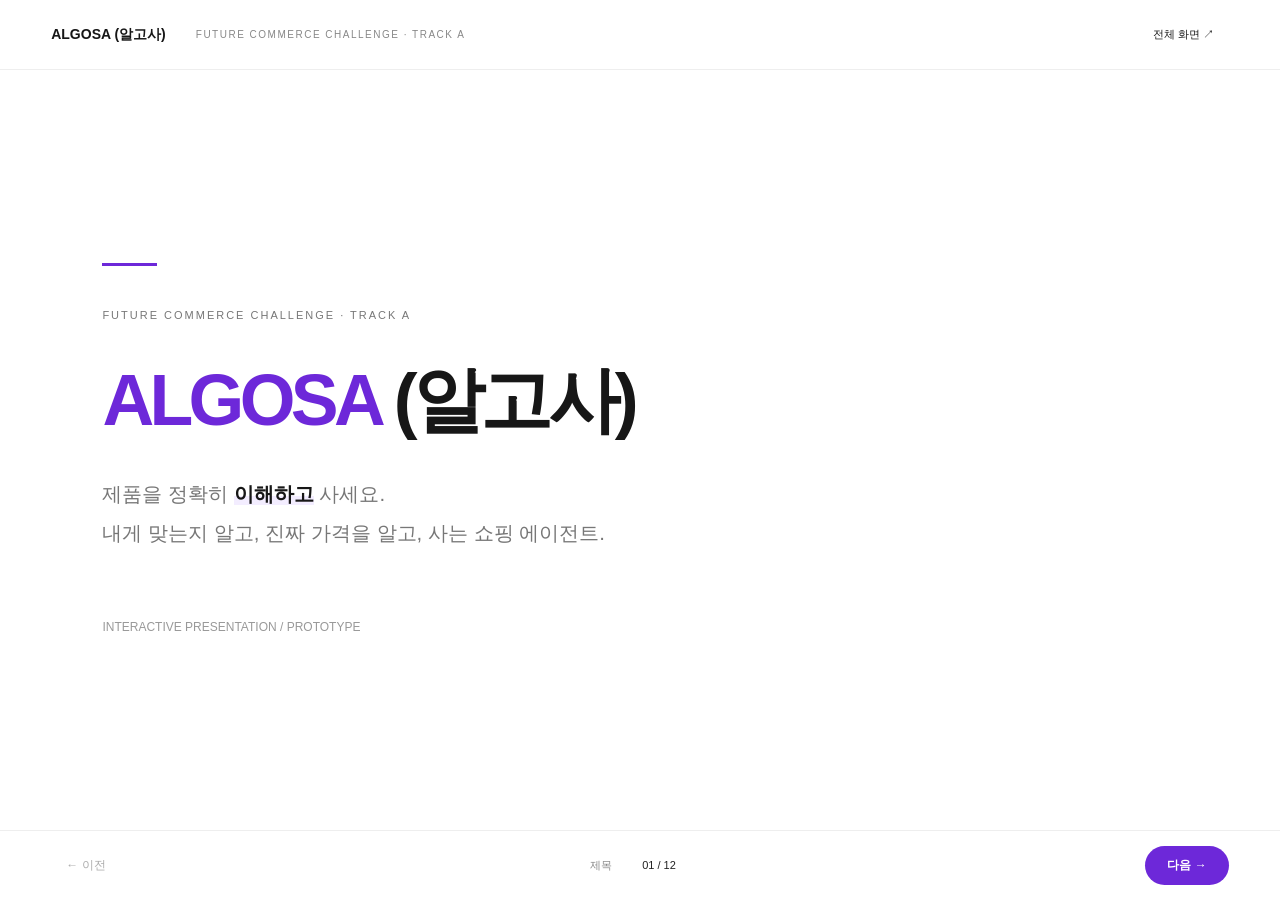
==== commit 13699e5d: "feat: finalize ALGOSA presentation in index.html - Rename deck to ALGOSA (알고사) and deepen the accent" ====
--- a/index.html
+++ b/index.html
@@ -1,9 +1,9 @@
 <!doctype html>
-<html lang="ko"><head><meta charset="utf-8"><meta name="viewport" content="width=device-width,initial-scale=1"><title>함께 고르는 쇼핑</title><link rel="stylesheet" href="prototype.css"></head><body>
-<header><strong>함께 고르는 쇼핑</strong><span id="mode-label">FUTURE COMMERCE CHALLENGE · TRACK A</span><button id="fullscreen">전체 화면 ↗</button></header>
+<html lang="ko"><head><meta charset="utf-8"><meta name="viewport" content="width=device-width,initial-scale=1"><title>ALGOSA (알고사)</title><link rel="stylesheet" href="prototype.css"></head><body>
+<header><strong>ALGOSA (알고사)</strong><span id="mode-label">FUTURE COMMERCE CHALLENGE · TRACK A</span><button id="fullscreen">전체 화면 ↗</button></header>
 <main id="presentation" tabindex="-1"></main>
 <section id="demo" hidden aria-label="인터랙티브 쇼핑 프로토타입">
-  <div class="demo-bar"><div><span class="eyebrow">LIVE PROTOTYPE</span><h1>함께 이해하며, 선택을 이어가요.</h1></div><div class="demo-tools"><span>흐름 시연 · 실제 검색 미연결</span><button id="previous-step" hidden>← 이전 단계</button><button id="reset">다시 시연</button></div></div>
+  <div class="demo-bar"><div><span class="eyebrow">LIVE PROTOTYPE</span><h1>내게 맞는지 알고, 진짜 가격을 알고 사요.</h1></div><div class="demo-tools"><span>흐름 시연 · 실제 검색 미연결</span><button id="previous-step" hidden>← 이전 단계</button><button id="reset">다시 시연</button></div></div>
   <div id="chat-screen"></div>
   <div id="viewport" hidden aria-label="현재 단계에 자동으로 맞춰지는 쇼핑 그래프"><div id="world"></div></div>
   <div class="canvas-caption"><span id="journey-status">원하는 사용 경험을 이야기해주세요.</span><span id="camera-hint" hidden>현재 단계와 선택지에 화면이 자동으로 맞춰집니다.</span></div>
--- a/prototype.css
+++ b/prototype.css
@@ -1,5 +1,5 @@
 @charset "UTF-8";
-:root{--ink:#171717;--muted:#777;--line:#e3e3e3}*{box-sizing:border-box}body{margin:0;color:var(--ink);background:#fff;font:15px/1.6 "Segoe UI","Malgun Gothic",sans-serif}button,input,textarea{font:inherit;color:inherit}button{cursor:pointer;border:1px solid var(--line);border-radius:6px;background:white;padding:9px 15px}button:hover:not(:disabled){background:#f0f0f0}button:disabled{cursor:default;opacity:.35}button:focus-visible,input:focus-visible,textarea:focus-visible{outline:2px solid #555;outline-offset:4px}[hidden]{display:none!important}header{height:70px;padding:0 4vw;display:flex;align-items:center;gap:30px;border-bottom:1px solid #eee}header strong{font-size:14px}#mode-label{font-size:10px;letter-spacing:1.5px;color:#888}header button{margin-left:auto;font-size:11px;border:0}#presentation{height:calc(100dvh - 140px);overflow:auto;padding:5vh 8vw;display:flex;flex-direction:column;justify-content:center;outline:none}.slide{width:100%;max-width:1280px;margin:auto;animation:slide-in .4s ease}.eyebrow{font-size:11px;letter-spacing:2px;color:var(--muted)}h1,h2,h3,p{word-break:keep-all;overflow-wrap:break-word}h1{font-size:clamp(44px,5.6vw,86px);line-height:1.25;letter-spacing:-.065em;font-weight:650;margin:30px 0}h2{font-size:clamp(30px,3.4vw,50px);line-height:1.4;letter-spacing:-.055em;font-weight:650;margin:24px 0}.subtitle{font-size:clamp(17px,1.6vw,23px);color:#777;line-height:1.9;margin-top:30px}.title-rule{width:55px;height:3px;background:#171717;margin-bottom:36px}.title-bottom{font-size:12px;color:#999;margin-top:65px}.concept-grid{display:grid;grid-template-columns:1fr 1fr;gap:70px;margin-top:45px}.concept-grid>div{border-top:1px solid #ccc;padding-top:22px}.concept-grid h3{font-size:25px;letter-spacing:-1px;margin:10px 0}.concept-grid p{color:#777;font-size:16px;line-height:1.9}.muted{color:#999}.example-layout{display:grid;grid-template-columns:1.2fr 1fr;gap:65px;align-items:center}.example-copy{font-size:18px;line-height:1.9;color:#777}.example-question{font-size:23px!important;color:#222!important;border-left:2px solid #222;padding-left:22px;margin-top:30px}.desk{background:#f7f7f7;border:1px solid #eee;border-radius:10px;padding:50px 35px;text-align:center}.screen{width:210px;height:125px;border:3px solid #333;border-radius:6px;margin:auto;display:grid;place-items:center;background:white;font-size:16px}.stand{height:30px;border-left:3px solid #333;width:0;margin:auto}.stand-foot{height:3px;width:80px;background:#333;margin:auto}.desk-devices{display:flex;justify-content:center;gap:55px;margin-top:40px}.laptop{width:135px;height:75px;border:2px solid #777;border-radius:5px;padding-top:22px;background:#fff;font-size:13px}.tower{width:65px;height:92px;border:2px solid #777;border-radius:5px;background:white;padding-top:29px;font-size:12px}.desk-note{color:#999;font-size:12px;margin-top:25px}.deck-nav{height:70px;border-top:1px solid #eee;display:flex;align-items:center;justify-content:space-between;padding:0 4vw;background:#fff}.deck-nav button{font-size:12px;border:0}.deck-nav>div{display:flex;gap:30px;font-size:11px;color:#888}#page-count{font-variant-numeric:tabular-nums;color:#222}.demo-bar{height:90px;display:flex;align-items:center;justify-content:space-between;padding:0 4vw}.demo-bar h1{font-size:20px;letter-spacing:-.6px;margin:5px 0}.demo-bar .eyebrow{font-size:9px}.demo-tools{display:flex;gap:10px;align-items:center}.demo-tools>span{font-size:10px;color:#999;margin-right:10px}.demo-tools button{font-size:11px}#viewport{height:calc(100dvh - 270px);min-height:400px;overflow:auto;background-color:#fafafa;background-image:radial-gradient(#ddd .65px,transparent .65px);background-size:18px 18px;scrollbar-width:thin;scrollbar-color:#ccc transparent}#world{position:relative;min-height:100%;isolation:isolate}.links{position:absolute;inset:0;pointer-events:none;z-index:-1}.links path{fill:none;stroke:#bbb;stroke-width:1.5;stroke-dasharray:1800;animation:draw .65s ease}.graph-node{position:absolute;background:white;border:1px solid #d7d7d7;border-radius:10px;box-shadow:0 4px 18px #00000005}.graph-node.active{border:1.5px solid #333;box-shadow:0 12px 35px #00000008}.graph-node.enter{animation:node-in .45s ease both}.node-heading{padding:16px 20px;display:flex;gap:12px;align-items:center;width:100%;text-align:left;border:0;border-radius:9px;background:white}.node-number{color:#999;font-size:11px}.node-title{font-size:14px;font-weight:600;flex:1}.node-status{font-size:10px;color:#999}.node-body{padding:5px 26px 24px}.node-body h2{font-size:25px;line-height:1.45;letter-spacing:-1px;margin:12px 0}.node-body p{margin:8px 0 15px}.tag{display:none}.lead{color:#777;font-size:12px}.small{font-size:11px;color:#888}.node-action{display:flex;justify-content:flex-end;gap:10px;margin-top:20px}.primary{background:#222;color:white;border-color:#222;font-size:12px;padding:11px 18px}.primary:hover:not(:disabled){background:#444}.node-summary{padding:0 20px 16px;font-size:11px;color:#888;line-height:1.8;max-height:85px;overflow:hidden}.branch-node{width:220px}.branch-node h3{font-size:15px;margin:0 0 6px}.branch-node p{font-size:11px;color:#888;margin:0}.branch-node button{font-size:11px;margin-top:13px}.branch-body{padding:18px}.branch-label{font-size:10px;color:#999;margin-bottom:8px}.branch-node.selected{border-color:#555}.canvas-caption{height:40px;padding:0 4vw;display:flex;align-items:center;justify-content:space-between;font-size:10px;color:#999}label.field{display:block;font-size:12px;margin:14px 0}textarea,input{display:block;width:100%;padding:10px 12px;margin-top:7px;border:1px solid #ddd;border-radius:5px;background:#fff;font-size:13px;line-height:1.7}textarea{min-height:88px;resize:vertical}.why{font-size:12px;color:#777;border-left:2px solid #aaa;padding-left:12px;margin:20px 0}.setup{background:#f7f7f7;padding:17px 10px;margin:16px 0;border-radius:6px}.setup-row{display:flex;justify-content:center;gap:18px}.device{border:1px solid #ccc;background:white;padding:9px 13px;border-radius:4px;text-align:center;font-size:11px}.setup-line{text-align:center;color:#aaa;height:23px;letter-spacing:12px}.switch{background:#333;color:white;text-align:center;width:130px;margin:auto;border-radius:4px;padding:9px;font-size:12px}.choices{display:grid;gap:10px}.choice{width:100%;display:flex;gap:12px;align-items:flex-start;text-align:left;padding:16px;border-radius:6px}.choice[aria-pressed=true]{border-color:#333;background:#f7f7f7}.radio{width:15px;height:15px;border:1px solid #aaa;border-radius:50%;flex-shrink:0;margin-top:4px}.choice[aria-pressed=true] .radio{border:5px solid #333}.choice strong{display:block;font-size:14px}.desc{display:block;font-size:11px;color:#777;line-height:1.8;margin-top:5px}.callout{font-size:11px;color:#777;background:#f4f4f4;padding:12px;margin-top:14px}.tabs{display:flex;gap:20px;border-bottom:1px solid #ddd;margin:17px 0}.tabs button{border:0;border-radius:0;padding:8px 0;font-size:12px;color:#888}.tabs .selected{border-bottom:2px solid #222;color:#222}.definition{font-size:13px}.type-list>div{padding:13px 0;border-bottom:1px solid #eee}.type-list strong{font-size:13px}.type-list p{font-size:11px;color:#777;margin-bottom:0}.priority-title{font-size:12px;margin:18px 0 10px}.priority-row{display:flex;align-items:center;gap:12px;border-bottom:1px solid #eee;padding:7px 0}.rank{font-size:11px;color:#999;width:15px}.priority-row .name{flex:1;font-size:12px}.priority-row button{font-size:12px;padding:2px 9px}.summary{background:#f6f6f6;padding:14px;font-size:12px;border-radius:5px;line-height:1.9}.route-fields{font-size:11px;color:#777;border-top:1px solid #eee;padding-top:10px;margin-top:10px;line-height:2}.end{font-size:12px;border-top:1px solid #ddd;padding-top:16px;margin-top:25px}.end p{color:#888;font-size:11px}.sr-only{position:absolute;width:1px;height:1px;overflow:hidden;clip:rect(0,0,0,0)}@keyframes slide-in{from{opacity:0;transform:translateY(12px)}to{opacity:1;transform:none}}@keyframes node-in{from{opacity:0;transform:translateX(-18px)}to{opacity:1;transform:none}}@keyframes draw{from{stroke-dashoffset:1800}to{stroke-dashoffset:0}}@media(max-width:800px){#mode-label{display:none}header{height:55px}#presentation{height:calc(100dvh - 115px);padding:35px 7vw;justify-content:flex-start}h1{font-size:43px}h2{font-size:29px}.concept-grid{gap:24px;margin-top:20px}.concept-grid h3{font-size:20px}.concept-grid p{font-size:13px}.example-layout{grid-template-columns:1fr;gap:20px}.desk{padding:20px}.screen{height:80px;width:150px}.desk-devices{margin-top:20px}.example-copy{font-size:14px}.example-question{font-size:17px!important}.deck-nav{height:60px}.demo-tools>span{display:none}.demo-bar{height:85px}.demo-bar h1{font-size:15px}.demo-tools button{padding:7px;font-size:10px}#viewport{height:calc(100dvh - 235px)}.canvas-caption{height:35px}.canvas-caption span:last-child{display:none}.deck-nav>div{gap:12px}.title-bottom{margin-top:35px}.subtitle{font-size:16px!important}}@media(prefers-reduced-motion:reduce){*{animation:none!important;transition:none!important;scroll-behavior:auto!important}}
+:root{--ink:#171717;--muted:#777;--line:#e3e3e3}*{box-sizing:border-box}body{margin:0;color:var(--ink);background:#fff;font:15px/1.6 "Segoe UI","Malgun Gothic",sans-serif}button,input,textarea{font:inherit;color:inherit}button{cursor:pointer;border:1px solid var(--line);border-radius:6px;background:white;padding:9px 15px}button:hover:not(:disabled){background:#f0f0f0}button:disabled{cursor:default;opacity:.35}button:focus-visible,input:focus-visible,textarea:focus-visible{outline:2px solid #555;outline-offset:4px}[hidden]{display:none!important}header{height:70px;padding:0 4vw;display:flex;align-items:center;gap:30px;border-bottom:1px solid #eee}header strong{font-size:14px}#mode-label{font-size:10px;letter-spacing:1.5px;color:#888}header button{margin-left:auto;font-size:11px;border:0}#presentation{height:calc(100dvh - 140px);overflow:auto;padding:5vh 8vw;display:flex;flex-direction:column;justify-content:center;outline:none}.slide{width:100%;max-width:1280px;margin:auto;animation:slide-in .4s ease}.eyebrow{font-size:11px;letter-spacing:2px;color:var(--muted)}h1,h2,h3,p{word-break:keep-all;overflow-wrap:break-word}h1{font-size:clamp(44px,5.6vw,86px);line-height:1.25;letter-spacing:-.065em;font-weight:650;margin:30px 0}h2{font-size:clamp(30px,3.4vw,50px);line-height:1.4;letter-spacing:-.055em;font-weight:650;margin:24px 0}.subtitle{font-size:clamp(17px,1.6vw,23px);color:#777;line-height:1.9;margin-top:30px}.title-rule{width:55px;height:3px;background:#171717;margin-bottom:36px}.title-bottom{font-size:12px;color:#999;margin-top:65px}.concept-grid{display:grid;grid-template-columns:1fr 1fr;gap:70px;margin-top:45px}.concept-grid>div{border-top:1px solid #ccc;padding-top:22px}.concept-grid h3{font-size:25px;letter-spacing:-1px;margin:10px 0}.concept-grid p{color:#777;font-size:16px;line-height:1.9}.muted{color:#999}.example-layout{display:grid;grid-template-columns:1.2fr 1fr;gap:65px;align-items:center}.example-copy{font-size:18px;line-height:1.9;color:#777}.example-question{font-size:23px!important;color:#222!important;border-left:2px solid #222;padding-left:22px;margin-top:30px}.desk{background:#f7f7f7;border:1px solid #eee;border-radius:10px;padding:50px 35px;text-align:center}.screen{width:210px;height:125px;border:3px solid #333;border-radius:6px;margin:auto;display:grid;place-items:center;background:white;font-size:16px}.stand{height:30px;border-left:3px solid #333;width:0;margin:auto}.stand-foot{height:3px;width:80px;background:#333;margin:auto}.desk-devices{display:flex;justify-content:center;gap:55px;margin-top:40px}.laptop{width:135px;height:75px;border:2px solid #777;border-radius:5px;padding-top:22px;background:#fff;font-size:13px}.tower{width:65px;height:92px;border:2px solid #777;border-radius:5px;background:white;padding-top:29px;font-size:12px}.desk-note{color:#999;font-size:12px;margin-top:25px}.deck-nav{height:70px;border-top:1px solid #eee;display:flex;align-items:center;justify-content:space-between;padding:0 4vw;background:#fff}.deck-nav button{font-size:12px;border:0}.deck-nav>div{display:flex;gap:30px;font-size:11px;color:#888}#page-count{font-variant-numeric:tabular-nums;color:#222}.demo-bar{height:90px;display:flex;align-items:center;justify-content:space-between;padding:0 4vw}.demo-bar h1{font-size:20px;letter-spacing:-.6px;margin:5px 0}.demo-bar .eyebrow{font-size:9px}.demo-tools{display:flex;gap:10px;align-items:center}.demo-tools>span{font-size:10px;color:#999;margin-right:10px}.demo-tools button{font-size:11px}#viewport{height:calc(100dvh - 270px);min-height:400px;overflow:auto;background-color:#fafafa;background-image:radial-gradient(#ddd .65px,transparent .65px);background-size:18px 18px;scrollbar-width:thin;scrollbar-color:#ccc transparent}#world{position:relative;min-height:100%;isolation:isolate}.links{position:absolute;inset:0;pointer-events:none;z-index:-1}.links path{fill:none;stroke:#bbb;stroke-width:1.5;stroke-dasharray:1800;animation:draw .65s ease}.graph-node{position:absolute;background:white;border:1px solid #d7d7d7;border-radius:10px;box-shadow:0 4px 18px #00000005}.graph-node.active{border:1.5px solid #333;box-shadow:0 12px 35px #00000008}.graph-node.enter{animation:node-in .45s ease both}.node-heading{padding:16px 20px;display:flex;gap:12px;align-items:center;width:100%;text-align:left;border:0;border-radius:9px;background:white}.node-number{color:#999;font-size:11px}.node-title{font-size:14px;font-weight:600;flex:1}.node-status{font-size:10px;color:#999}.node-body{padding:5px 26px 24px}.node-body h2{font-size:25px;line-height:1.45;letter-spacing:-1px;margin:12px 0}.node-body p{margin:8px 0 15px}.tag{display:none}.lead{color:#777;font-size:12px}.small{font-size:11px;color:#888}.node-action{display:flex;justify-content:flex-end;gap:10px;margin-top:20px}.primary{background:#222;color:white;border-color:#222;font-size:12px;padding:11px 18px}.primary:hover:not(:disabled){background:#444}.node-summary{padding:0 20px 16px;font-size:11px;color:#888;line-height:1.8;max-height:85px;overflow:hidden}.branch-node{width:220px}.branch-node h3{font-size:15px;margin:0 0 6px}.branch-node p{font-size:11px;color:#888;margin:0}.branch-node button{font-size:11px;margin-top:13px}.branch-body{padding:18px}.branch-label{font-size:10px;color:#999;margin-bottom:8px}.branch-node.selected{border-color:#555}.canvas-caption{height:40px;padding:0 4vw;display:flex;align-items:center;justify-content:space-between;font-size:10px;color:#999}label.field{display:block;font-size:12px;margin:14px 0}textarea,input{display:block;width:100%;padding:10px 12px;margin-top:7px;border:1px solid #ddd;border-radius:5px;background:#fff;font-size:13px;line-height:1.7}textarea{min-height:88px;resize:vertical}.why{font-size:12px;color:#777;border-left:2px solid #aaa;padding-left:12px;margin:20px 0}.setup{background:#f7f7f7;padding:17px 10px;margin:16px 0;border-radius:6px}.setup-row{display:flex;justify-content:center;gap:18px}.device{border:1px solid #ccc;background:white;padding:9px 13px;border-radius:4px;text-align:center;font-size:11px}.setup-line{text-align:center;color:#aaa;height:23px;letter-spacing:12px}.switch{background:#333;color:white;text-align:center;width:130px;margin:auto;border-radius:4px;padding:9px;font-size:12px}.choices{display:grid;gap:10px}.choice{width:100%;display:flex;gap:12px;align-items:flex-start;text-align:left;padding:16px;border-radius:6px}.choice[aria-pressed=true]{border-color:#333;background:#f7f7f7}.radio{width:15px;height:15px;border:1px solid #aaa;border-radius:50%;flex-shrink:0;margin-top:4px}.choice[aria-pressed=true] .radio{border:5px solid #333}.choice strong{display:block;font-size:14px}.desc{display:block;font-size:11px;color:#777;line-height:1.8;margin-top:5px}.callout{font-size:11px;color:#777;background:#f4f4f4;padding:12px;margin-top:14px}.tabs{display:flex;gap:20px;border-bottom:1px solid #ddd;margin:17px 0}.tabs button{border:0;border-radius:0;padding:8px 0;font-size:12px;color:#888}.tabs .selected{border-bottom:2px solid #222;color:#222}.definition{font-size:13px}.type-list>div{padding:13px 0;border-bottom:1px solid #eee}.type-list strong{font-size:13px}.type-list p{font-size:11px;color:#777;margin-bottom:0}.priority-title{font-size:12px;margin:18px 0 10px}.priority-row{display:flex;align-items:center;gap:12px;border-bottom:1px solid #eee;padding:7px 0}.rank{font-size:11px;color:#999;width:15px}.priority-row .name{flex:1;font-size:12px}.priority-row button{font-size:12px;padding:2px 9px}.summary{background:#f6f6f6;padding:14px;font-size:12px;border-radius:5px;line-height:1.9}.route-fields{font-size:11px;color:#777;border-top:1px solid #eee;padding-top:10px;margin-top:10px;line-height:2}.end{font-size:12px;border-top:1px solid #ddd;padding-top:16px;margin-top:25px}.end p{color:#888;font-size:11px}.sr-only{position:absolute;width:1px;height:1px;overflow:hidden;clip:rect(0,0,0,0)}@keyframes slide-in{from{opacity:0;transform:translateY(12px)}to{opacity:1;transform:none}}@keyframes node-in{from{opacity:0;transform:translateX(-18px)}to{opacity:1;transform:none}}@keyframes draw{from{stroke-dashoffset:1800}to{stroke-dashoffset:0}}@media(max-width:800px){#mode-label{display:none}header{height:55px}#presentation{height:calc(100dvh - 115px);padding:35px 7vw;justify-content:flex-start}h1{font-size:43px}h2{font-size:29px}.concept-grid{gap:24px;margin-top:20px}.concept-grid h3{font-size:20px}.concept-grid p{font-size:13px}.example-layout{grid-template-columns:1fr;gap:20px}.desk{padding:20px}.screen{height:80px;width:150px}.desk-devices{margin-top:20px}.example-copy{font-size:14px}.example-question{font-size:17px!important}.deck-nav{height:60px}.demo-tools>span{display:none}.demo-bar{height:85px}.demo-bar h1{font-size:15px}.demo-tools button{padding:7px;font-size:10px}#viewport{height:calc(100dvh - 235px)}.canvas-caption{height:35px}.canvas-caption span:last-child{display:none}.deck-nav>div{gap:12px}.title-bottom{margin-top:35px}.subtitle{font-size:16px!important}}@media (prefers-reduced-motion:reduce) and (max-width:1px){*{animation:none!important;transition:none!important;scroll-behavior:auto!important}}
 /* Chat entry and an automatically framed graph camera. */
 #demo{height:calc(100dvh - 140px);display:flex;flex-direction:column;overflow:hidden}.demo-bar{flex:0 0 90px}.canvas-caption{flex:0 0 40px}#viewport{position:relative;flex:1;height:auto;min-height:0;overflow:clip;contain:layout paint}#world{position:absolute;left:0;top:0;min-height:0;transform-origin:0 0;transition:transform .75s cubic-bezier(.22,.75,.2,1);will-change:transform}.no-camera-animation{transition:none!important}.graph-node:not(.in-frame){opacity:0;pointer-events:none}.graph-node.in-frame{opacity:1}.links{z-index:0}.graph-node{z-index:1}.links path{animation-duration:.8s}.node-body textarea{resize:none}#chat-screen{flex:1;min-height:0;display:flex;align-items:center;justify-content:center;padding:20px 32px;background:white;overflow:hidden}.chat-home{width:min(720px,100%);text-align:center;animation:slide-in .4s ease}.chat-mark{font-size:33px;line-height:1;margin-bottom:23px}.chat-home h2{font-size:clamp(23px,2.4vw,34px);letter-spacing:-1.2px;margin:0 0 17px}.chat-subtitle{font-size:14px;line-height:1.8;color:#888;margin:0 0 30px}.composer{border:1px solid #ddd;border-radius:22px;box-shadow:0 5px 25px #00000005;padding:18px 20px 13px;text-align:left;background:white}.composer textarea{border:0;outline:none!important;margin:0;padding:0;resize:none;min-height:66px;font-size:16px;line-height:1.8;box-shadow:none}.composer textarea::placeholder{color:#a0a0a0}.composer:focus-within{border-color:#aaa}.composer-bottom{display:flex;align-items:center;justify-content:space-between;margin-top:10px}.composer-bottom span{font-size:10px;color:#aaa}.composer-bottom button{background:#222;color:white;border:0;border-radius:50%;width:36px;height:36px;padding:0;font-size:23px}.composer-bottom button:hover{background:#444}.prompt-chip{border:1px solid #e5e5e5;background:#fafafa;color:#777;border-radius:30px;margin-top:20px;font-size:12px;padding:10px 17px}.chat-note{font-size:10px;color:#aaa;margin:20px 0 0}.loading-scene{width:min(720px,100%);animation:slide-in .3s ease}.sent-question{max-width:85%;margin:0 0 50px auto;background:#f3f3f3;border-radius:20px 20px 4px 20px;padding:18px 23px;font-size:16px;line-height:1.8;overflow-wrap:anywhere;max-height:150px;overflow:hidden}.thinking{display:flex;align-items:flex-start;gap:20px}.thinking-symbol{font-size:30px;line-height:1.3;animation:thinking 2.5s linear infinite}.thinking strong{font-size:17px;font-weight:500}.thinking p{font-size:13px;color:#999;margin:7px 0}.loading-dots{display:flex;gap:5px;margin-top:15px}.loading-dots i{width:5px;height:5px;border-radius:50%;background:#777;animation:pulse 1.2s infinite}.loading-dots i:nth-child(2){animation-delay:.15s}.loading-dots i:nth-child(3){animation-delay:.3s}.loading-preview{display:flex;align-items:center;margin:35px 0 0 49px;opacity:.6}.loading-preview span{width:90px;height:38px;background:#f5f5f5;border:1px solid #ddd;border-radius:7px;animation:pulse 1.4s infinite}.loading-preview b{width:32px;height:1px;background:#ddd}.loading-scene>.chat-note{margin-left:49px}@keyframes thinking{to{transform:rotate(180deg)}}@keyframes pulse{0%,100%{opacity:.35}50%{opacity:1}}@media(max-width:800px){#demo{height:calc(100dvh - 115px)}.demo-bar{flex-basis:85px}.canvas-caption{flex-basis:35px}#viewport{height:auto;min-height:0}#chat-screen{padding:18px}.chat-subtitle{font-size:12px;margin-bottom:20px}.composer{padding:15px;border-radius:18px}.composer textarea{font-size:14px}.prompt-chip{font-size:10px}.composer-bottom span{font-size:8px}.chat-mark{margin-bottom:18px}.chat-note{margin-top:14px}.thinking strong{font-size:14px}.sent-question{font-size:13px}}@media(max-height:740px){.chat-mark{margin-bottom:12px;font-size:25px}.chat-home h2{margin-bottom:10px}.chat-subtitle{margin-bottom:18px}.chat-note{margin-top:12px}.prompt-chip{margin-top:12px}.composer textarea{min-height:55px}.chat-home{max-width:660px}}
 /* Use the available width to keep explanatory content legible on projectors. */
@@ -11,9 +11,9 @@
 .mock-chat{background:#f7f7f7;border:1px solid #eee;border-radius:14px;padding:28px 26px;display:flex;flex-direction:column;gap:14px;min-height:430px}.bubble{max-width:82%;padding:13px 17px;border-radius:16px;font-size:14px;line-height:1.7}.bubble.user{align-self:flex-end;background:#222;color:#fff;border-bottom-right-radius:4px;animation:slide-in .4s ease both .2s}.bubble.agent{align-self:flex-start;background:#fff;border:1px solid #e3e3e3;border-bottom-left-radius:4px;font-size:16px;font-weight:600;animation:slide-in .4s ease both 1.6s}.agent-name{display:block;font-size:10px;letter-spacing:1px;color:#999;font-weight:400;margin-bottom:4px}.typing{align-self:flex-start;display:flex;gap:5px;background:#fff;border:1px solid #e3e3e3;border-radius:16px;padding:14px 16px;animation:typing-life 1.6s ease both .6s}.typing i{width:6px;height:6px;border-radius:50%;background:#bbb;animation:blink 1s infinite}.typing i:nth-child(2){animation-delay:.15s}.typing i:nth-child(3){animation-delay:.3s}.mock-product{display:flex;gap:12px;align-items:center;margin-top:12px;border:1px solid #eee;border-radius:10px;padding:10px 12px;font-weight:400}.mock-thumb{width:46px;height:46px;border-radius:8px;background:#222;color:#fff;display:grid;place-items:center;font-size:11px;letter-spacing:1px}.mock-product strong{display:block;font-size:13px}.mock-product span{font-size:11px;color:#888}.doubts{display:flex;flex-wrap:wrap;gap:8px;margin-top:8px}.doubts span{font-size:13px;background:#fff;border:1px dashed #aaa;border-radius:999px;padding:7px 14px;opacity:0;transform:translateY(8px) scale(.97);transition:opacity .35s ease var(--d),transform .35s ease var(--d)}.doubts span::before{content:"? ";color:#999;font-weight:700}.revealed .doubts span{opacity:1;transform:none}
 @keyframes typing-life{0%{opacity:0;max-height:0;padding-top:0;padding-bottom:0;margin:0}10%,85%{opacity:1;max-height:40px;padding-top:14px;padding-bottom:14px}100%{opacity:0;max-height:0;padding-top:0;padding-bottom:0;margin-bottom:-14px;border-width:0}}@keyframes blink{50%{opacity:.25}}
 @media(max-width:800px){.unknown-grid,.imagine-layout{grid-template-columns:1fr;gap:18px}.unknown-card{padding:18px}.unknown-card h3{font-size:18px}.mock-chat{min-height:0;padding:18px}.imagine-layout{gap:12px}}
-@media(prefers-reduced-motion:reduce){.typing{display:none}}
+@media (prefers-reduced-motion:reduce) and (max-width:1px){.typing{display:none}}
 /* key accent */
-:root{--accent:#4F46E5;--accent-strong:#4338CA;--accent-soft:#EEF0FF;--accent-line:#C7CBFA}
+:root{--accent:#6D28D9;--accent-strong:#5B21B6;--accent-soft:#F3EDFF;--accent-line:#D6C5FA}
 .key{color:var(--accent)}.key-ink{color:var(--ink);background:linear-gradient(transparent 62%,var(--accent-soft) 62%);font-weight:600}
 .title-rule{background:var(--accent)}
 .concept-grid>div{border-top:2px solid var(--accent-line)}.concept-grid .eyebrow{color:var(--accent);font-weight:600}
@@ -26,7 +26,7 @@
 .prompt-chip:hover:not(:disabled){border-color:var(--accent-line);background:var(--accent-soft)}
 .choice[aria-pressed=true]{border-color:var(--accent);background:var(--accent-soft)}.choice[aria-pressed=true] .radio{border-color:var(--accent)}
 .tabs .selected{border-bottom-color:var(--accent);color:var(--accent)}
-.graph-node.active{border-color:var(--accent);box-shadow:0 12px 35px rgba(79,70,229,.12)}.graph-node.active .node-number{color:var(--accent);font-weight:700}.branch-node.selected{border-color:var(--accent)}.branch-node.selected .branch-label{color:var(--accent)}
+.graph-node.active{border-color:var(--accent);box-shadow:0 12px 35px rgba(109,40,217,.12)}.graph-node.active .node-number{color:var(--accent);font-weight:700}.branch-node.selected{border-color:var(--accent)}.branch-node.selected .branch-label{color:var(--accent)}
 .why{border-left-color:var(--accent)}.switch{background:var(--accent)}
 /* sliding canvas: all nodes stay, edges blur out */
 .graph-node:not(.in-frame){opacity:1;pointer-events:auto}
@@ -43,7 +43,7 @@
 .work-badge{font-size:10px;color:var(--accent);background:var(--accent-soft);border:1px solid var(--accent-line);border-radius:999px;padding:3px 9px;font-weight:600;animation:blink 1.2s infinite}
 .agent-work{padding:8px 26px 24px}
 .agent-head{display:flex;align-items:center;gap:12px;margin:8px 0 18px}.agent-head strong{font-size:20px;letter-spacing:-.6px}
-.agent-orb{width:18px;height:18px;border-radius:50%;background:var(--accent);box-shadow:0 0 0 0 rgba(79,70,229,.45);animation:orb 1.4s ease-out infinite}
+.agent-orb{width:18px;height:18px;border-radius:50%;background:var(--accent);box-shadow:0 0 0 0 rgba(109,40,217,.45);animation:orb 1.4s ease-out infinite}
 .agent-log{list-style:none;margin:0 0 14px;padding:0;display:grid;gap:10px}
 .agent-log li{display:flex;align-items:center;gap:12px;font-size:15px;color:#999;opacity:0;transform:translateY(6px);transition:opacity .35s ease,transform .35s ease,color .3s}
 .agent-log li.shown{opacity:1;transform:none}.agent-log li.running{color:var(--ink);font-weight:600}.agent-log li.done{color:#666}
@@ -54,10 +54,200 @@
 @keyframes node-pop{from{opacity:0;transform:translateX(40px) scale(.97)}to{opacity:1;transform:none}}
 @keyframes body-in{from{opacity:0;transform:translateY(8px)}to{opacity:1;transform:none}}
 @keyframes spin{to{transform:rotate(360deg)}}
-@keyframes orb{0%{box-shadow:0 0 0 0 rgba(79,70,229,.45)}100%{box-shadow:0 0 0 14px rgba(79,70,229,0)}}
+@keyframes orb{0%{box-shadow:0 0 0 0 rgba(109,40,217,.45)}100%{box-shadow:0 0 0 14px rgba(109,40,217,0)}}
 @media(max-width:800px){#viewport::before,#viewport::after{width:14%}}
-@media(prefers-reduced-motion:reduce){.agent-log li{opacity:1;transform:none}}
+@media (prefers-reduced-motion:reduce) and (max-width:1px){.agent-log li{opacity:1;transform:none}}
 .graph-node .node-body.agent-work{display:block!important}
 #viewport::before,#viewport::after{width:min(26%,380px);backdrop-filter:blur(3.5px);-webkit-backdrop-filter:blur(3.5px)}
 #viewport::before{background:linear-gradient(to right,rgba(250,250,250,.95) 0%,rgba(250,250,250,.55) 45%,rgba(250,250,250,0) 100%);-webkit-mask-image:linear-gradient(to right,#000 10%,transparent);mask-image:linear-gradient(to right,#000 10%,transparent)}
 #viewport::after{background:linear-gradient(to left,rgba(250,250,250,.95) 0%,rgba(250,250,250,.55) 45%,rgba(250,250,250,0) 100%);-webkit-mask-image:linear-gradient(to left,#000 10%,transparent);mask-image:linear-gradient(to left,#000 10%,transparent)}
+/* in-place collapse / expand */
+.graph-node.collapsing{z-index:2}.graph-node.collapsing>*{opacity:0;transition:opacity .18s ease}
+.graph-node.working.enter{animation-delay:.3s}
+.graph-node.active:not(.working){overflow:hidden}
+
+/* ---- 구매 경로와 진짜 가격 (prototype/price-compare-kvm.html 이식) ---- */
+.graph-node[data-node="5"].active .node-body:not(.agent-work){display:block;padding:2px 24px 20px;font-variant-numeric:tabular-nums}
+.graph-node[data-node="5"] h2{margin:0}.graph-node[data-node="5"] .lead{margin:2px 0 10px}
+.pc-up{color:#E11D48}.pc-down{color:#059669}.pc-muted{color:#94A3B8}
+.pc-wallet{display:flex;flex-wrap:wrap;align-items:center;gap:6px;font-size:11px;margin-bottom:10px}
+.pc-wallet>span{color:#94A3B8;font-weight:700;margin-right:2px}
+.pc-wallet i{font-style:normal;font-weight:600;color:#475569;border:1px solid var(--line);border-radius:999px;padding:3px 9px 3px 8px;display:flex;align-items:center;gap:5px}
+.pc-wallet i::before{content:"";width:6px;height:6px;border-radius:50%;background:#059669}.pc-wallet i.warn::before{background:#E11D48}
+.pc-tabs{display:flex;align-items:center;gap:6px}
+.pc-tabs button{flex:1;display:flex;align-items:center;gap:9px;padding:8px 10px;border-radius:10px;text-align:left;line-height:1.3;transition:background .25s,border-color .25s,color .25s}
+.pc-tabs .n{width:22px;height:22px;flex:none;border-radius:50%;display:grid;place-items:center;font-size:11px;font-weight:800;background:#EEF0F4;color:#475569;transition:background .25s,color .25s}
+.pc-tabs b{display:block;font-size:13px}.pc-tabs small{display:block;font-size:10.5px;color:#94A3B8}
+.pc-tabs button.done .n{background:var(--accent-soft);color:var(--accent)}
+.pc-tabs button.on,.pc-tabs button.on:hover:not(:disabled){background:var(--ink);border-color:var(--ink);color:#fff}
+.pc-tabs button.on .n{background:var(--accent);color:#fff}.pc-tabs button.on small{color:#C4B5FD}
+.pc-arrow{color:#94A3B8;font-size:13px}
+.pc-chart{margin-top:12px;border:1px solid var(--line);border-radius:12px;padding:10px 12px 4px}
+.pc-hd{display:flex;align-items:center;gap:12px;font-size:12px;font-weight:700;height:26px}
+.pc-legend{display:flex;gap:10px;font-size:10.5px;font-weight:500;color:#475569;margin-left:auto}.pc-legend span{display:flex;align-items:center;gap:4px}
+.lg{width:14px;height:8px;border-radius:2px;display:inline-block}.lg.win{background:var(--accent)}
+.lg.up{background:repeating-linear-gradient(135deg,#E11D48 0 3px,#FB7185 3px 6px)}.lg.down{border:1.5px dashed #059669;background:rgba(5,150,105,.08)}.lg.tk{width:2px;height:11px;background:var(--ink)}
+.pc-ptog{height:24px;padding:0 9px 0 5px;border-radius:999px;font-size:10.5px;font-weight:700;color:#475569;display:flex;align-items:center;gap:6px;white-space:nowrap}
+.pc-ptog i{width:24px;height:14px;border-radius:999px;background:#CBD5E1;position:relative;transition:background .2s}
+.pc-ptog i::after{content:"";position:absolute;top:2px;left:2px;width:10px;height:10px;border-radius:50%;background:#fff;transition:left .2s}
+.pc-ptog[aria-checked=true]{border-color:var(--accent);color:var(--accent)}.pc-ptog[aria-checked=true] i{background:var(--accent)}.pc-ptog[aria-checked=true] i::after{left:12px}
+.pc-ptog.hide{display:none}
+.pc-rows{position:relative;margin-top:6px}
+.pc-grid{position:absolute;top:0;bottom:-2px;left:210px;right:8px;pointer-events:none}.pc-grid i{position:absolute;top:0;bottom:0;width:1px;background:#EEF0F3}
+.pc-row{position:absolute;left:0;right:0;top:0;height:58px;display:grid;grid-template-columns:34px 168px 1fr;align-items:center;padding:0 8px;border-radius:10px;cursor:pointer;transition:transform .6s cubic-bezier(.2,.8,.2,1) .35s,background .2s,box-shadow .2s}
+.pc-row:hover{background:#F8F9FB}.pc-row.sel{background:var(--accent-soft);box-shadow:inset 0 0 0 1.5px var(--accent)}
+.pc-rank{display:flex;flex-direction:column;line-height:1}.pc-rank b{font-size:18px;font-weight:800}.pc-rank em{font-style:normal;font-size:10px;font-weight:800;height:12px;margin-top:2px}
+.pc-mall{display:flex;align-items:center;gap:8px;min-width:0;line-height:1.3}.pc-mall b{font-size:12.5px;display:block;white-space:nowrap}.pc-mall small{font-size:10.5px;color:#94A3B8;display:block;white-space:nowrap}
+.pc-badge{width:28px;height:28px;flex:none;border-radius:8px;display:grid;place-items:center;font-weight:900;font-size:12px;letter-spacing:-.04em}
+.pc-bar{position:relative;height:58px}
+.pc-bar .bar,.pc-bar .over,.pc-bar .saved{position:absolute;top:10px;height:20px;transition:width .7s cubic-bezier(.2,.8,.2,1),left .7s cubic-bezier(.2,.8,.2,1),background .3s,opacity .3s}
+.pc-bar .bar{left:0;background:#CBD5E1;border-radius:2px 6px 6px 2px}.pc-row.win .bar{background:var(--accent)}
+.pc-bar .over{background:repeating-linear-gradient(135deg,#E11D48 0 4px,#FB7185 4px 8px);border-radius:0 6px 6px 0}
+.pc-bar .saved{border:1.5px dashed #059669;border-left:none;background:rgba(5,150,105,.08);border-radius:0 6px 6px 0}
+.pc-bar .tick{position:absolute;top:5px;height:30px;width:2px;margin-left:-1px;background:var(--ink);border-radius:1px;transition:left .7s,opacity .3s}
+.pc-bar .price{position:absolute;top:9px;margin-left:8px;display:flex;align-items:baseline;gap:5px;white-space:nowrap;transition:left .7s cubic-bezier(.2,.8,.2,1)}
+.pc-bar .price b{font-size:15px;font-weight:800}.pc-row.win .price b{color:var(--accent)}.pc-bar .price em{font-style:normal;font-size:11px;font-weight:800}
+.pc-bar .reason{position:absolute;left:0;top:35px;font-size:10.5px;color:#475569;white-space:nowrap}
+.pc-axis{position:relative;margin-left:210px;margin-right:8px;height:20px}.pc-axis span{position:absolute;top:2px;transform:translateX(-50%);font-size:10px;color:#94A3B8;white-space:nowrap}
+.pc-insight{margin-top:12px;border-radius:12px;background:var(--ink);color:#fff;display:flex;align-items:center;gap:14px;padding:12px 16px}
+.pc-insight>span{font-size:10.5px;font-weight:800;letter-spacing:.08em;color:#C4B5FD;flex:none}
+.pc-title{font-size:14.5px;font-weight:800;line-height:1.4}.pc-title mark{background:none;color:#C4B5FD}
+.pc-text{font-size:11.5px;color:#CBD5E1;margin-top:2px;line-height:1.5}
+.pc-stats{margin-left:auto;display:flex;gap:8px}.pc-stats div{background:rgba(255,255,255,.08);border-radius:10px;padding:6px 10px;min-width:112px}
+.pc-stats small{display:block;font-size:10px;color:#94A3B8;white-space:nowrap}.pc-stats b{display:block;font-size:14px;white-space:nowrap}.pc-stats .good b{color:#6EE7B7}.pc-stats .bad b{color:#FDA4AF}
+.pc-actions{align-items:center;margin-top:12px}.pc-actions .small{margin:0 auto 0 0;max-width:460px;line-height:1.5}
+/* 오른쪽 상세 노드: 선택한 판매처의 금액 분해 */
+.price-detail-node .branch-body{padding:16px 18px;font-variant-numeric:tabular-nums}
+.pc-detail .p-hd{display:flex;align-items:center;gap:9px;line-height:1.3}.pc-detail .p-hd b{font-size:14px;display:block}.pc-detail .p-hd small{font-size:11px;color:#94A3B8}
+.pc-detail .pill{margin-left:auto;font-size:11px;font-weight:800;padding:4px 9px;border-radius:999px;background:var(--accent-soft);color:var(--accent);white-space:nowrap}
+.pc-detail .lines{margin-top:10px;border-top:1px solid var(--line)}
+.pc-detail .ln{display:flex;align-items:center;justify-content:space-between;gap:8px;min-height:28px;font-size:12px;transition:opacity .3s}
+.pc-detail .ln .l{display:flex;align-items:center;gap:6px;min-width:0;white-space:nowrap}.pc-detail .ln s{color:#94A3B8}
+.pc-detail .ic{width:17px;height:17px;flex:none;border-radius:5px;display:grid;place-items:center;font-size:11px;font-weight:900}
+.pc-detail .tag{font-size:9.5px;font-weight:800;padding:2px 5px;border-radius:5px;background:#F1F5F9;color:#475569}.pc-detail .tag.bad{background:#FFF1F3;color:#E11D48}.pc-detail .tag.good{background:#E7F8F1;color:#059669}
+.pc-detail .ln.dim{opacity:.25}.pc-detail .ln.subtotal{border-top:1px dashed #D5D9E0;font-weight:800;min-height:32px}
+.pc-detail .ln.total{border-top:2px solid var(--ink);font-weight:800;font-size:13px;min-height:40px}.pc-detail .ln.total b{font-size:19px;color:var(--accent)}
+.pc-detail .ln.point{font-size:11px;color:#475569}
+.pc-detail .meta{display:grid;grid-template-columns:1fr 1fr;gap:6px;margin:10px 0}.pc-detail .meta div{background:#F6F7F9;border-radius:8px;padding:6px 9px;line-height:1.35}
+.pc-detail .meta small{display:block;font-size:10px;color:#94A3B8}.pc-detail .meta b{display:block;font-size:11.5px;white-space:nowrap;overflow:hidden;text-overflow:ellipsis}
+.pc-cta{height:40px;border-radius:10px;background:var(--ink);color:#fff;font-size:13px;font-weight:800;display:flex;align-items:center;justify-content:center;gap:8px}.pc-cta span{font-weight:500;font-size:11px;color:#C4B5FD}
+.pc-cta-note{font-size:10.5px;color:#94A3B8;text-align:center;margin:6px 0 0}
+@media (prefers-reduced-motion:reduce) and (max-width:1px){.pc-row,.pc-bar *{transition:none!important}}
+
+/* ---- 제품 후보 유지·제외 이유, 함께 살 구성품 ---- */
+.branch-node .cand-reason{font-size:11px;line-height:1.5;margin:6px 0 0;color:var(--accent-strong);font-weight:600}
+.branch-node.dropped .cand-reason{color:#999;font-weight:500}.branch-node.dropped h3{color:#888}
+.kit{display:flex;flex-wrap:wrap;align-items:center;gap:6px;margin:14px 0 4px;font-size:12px}.kit b{margin-right:4px}
+.kit span{border:1px solid var(--accent-line);background:var(--accent-soft);color:var(--accent-strong);border-radius:999px;padding:3px 10px}
+
+/* ---- 06 실제 대화 재생 (ChatGPT 같은 채팅 화면) ---- */
+.replay-layout{display:grid;grid-template-columns:minmax(0,.82fr) minmax(0,1.18fr);gap:48px;align-items:stretch;margin-top:8px}
+.replay-side h2{margin:14px 0 22px}
+.replay-stats{display:flex;gap:12px}.replay-stats div{flex:1;border:1px solid var(--line);border-radius:12px;padding:12px 16px}
+.replay-stats small{display:block;font-size:11px;color:var(--muted)}.replay-stats b{font-size:34px;font-weight:700;color:var(--accent);font-variant-numeric:tabular-nums;letter-spacing:-1px}.replay-stats span{font-size:13px;color:var(--muted);margin-left:3px}
+.replay-chain{list-style:none;padding:0;margin:18px 0 0;display:flex;flex-wrap:wrap;gap:6px;align-items:center;font-size:12.5px}
+.replay-chain li{border:1px solid var(--line);border-radius:999px;padding:4px 11px;color:#bbb;transition:all .4s}
+.replay-chain li+li::before{content:"→";margin:0 6px 0 -2px;color:#ccc}
+.replay-chain li.past{color:#888;text-decoration:line-through;text-decoration-color:#bbb}
+.replay-chain li.now{border-color:var(--accent);background:var(--accent-soft);color:var(--accent-strong);font-weight:700}
+.replay-end{margin-top:20px;border-left:2px solid var(--accent);padding-left:16px;display:flex;flex-direction:column;gap:3px;font-size:13px;color:#555;opacity:0;transform:translateY(8px);transition:opacity .6s,transform .6s}
+.replay-end.shown{opacity:1;transform:none}.replay-end b{font-size:16px;color:var(--ink)}.replay-end em{font-style:normal;color:#E11D48;font-weight:700}
+.rp-again{margin-top:16px;font-size:12px;padding:6px 12px}
+.replay-side .small{margin-top:10px;line-height:1.6}
+.gpt{height:min(600px,calc(100dvh - 250px));min-height:380px;border:1px solid #e5e5e5;border-radius:16px;background:#fff;display:flex;flex-direction:column;overflow:hidden;box-shadow:0 18px 50px rgba(0,0,0,.06)}
+.gpt-top{display:flex;align-items:center;justify-content:space-between;padding:12px 18px;border-bottom:1px solid #f0f0f0;font-size:13px;font-weight:600}.gpt-top i{font-style:normal;font-size:11px;color:#999;font-weight:500;border:1px solid #eee;border-radius:999px;padding:2px 9px}
+.gpt-scroll{flex:1;overflow-y:auto;scrollbar-width:thin;padding:18px 0 8px}
+.gpt-thread{max-width:620px;margin:0 auto;padding:0 22px;display:flex;flex-direction:column;gap:16px}
+.gpt-msg{animation:gpt-in .35s ease both}.gpt-msg.user{display:flex;flex-direction:column;align-items:flex-end;gap:6px}
+.gpt-user{background:#f1f1f1;border-radius:18px;padding:9px 15px;max-width:78%;font-size:13.5px;line-height:1.55}
+.gpt-attach{font-size:11.5px;color:#666;border:1px solid #e6e6e6;border-radius:10px;padding:6px 10px;background:#fafafa}
+.gpt-msg.ai{display:flex;gap:10px;align-items:flex-start}
+.gpt-avatar{width:24px;height:24px;flex:none;border-radius:50%;border:1px solid #e5e5e5;display:grid;place-items:center;font-size:12px;color:#555;margin-top:1px}
+.gpt-ai{font-size:13.5px;line-height:1.7;color:#222;min-width:0}.gpt-ai p{margin:0}
+.gpt-ai.typed p{animation:gpt-type .7s ease both}
+.gpt-ai mark{background:linear-gradient(transparent 55%,#FFF3B0 55%);color:inherit}
+.gpt-flag{display:inline-block;font-size:11px;font-weight:700;color:#C2410C;background:#FFF4EC;border:1px solid #FED7AA;border-radius:6px;padding:1px 7px;margin-bottom:4px}
+.gpt-dots{display:inline-flex;gap:4px;padding-top:8px}.gpt-dots i{width:6px;height:6px;border-radius:50%;background:#bbb;animation:typing-life 1s infinite}.gpt-dots i:nth-child(2){animation-delay:.15s}.gpt-dots i:nth-child(3){animation-delay:.3s}
+.gpt-composer{margin:10px 18px 16px;border:1px solid #e5e5e5;border-radius:24px;padding:10px 10px 10px 18px;display:flex;align-items:center;justify-content:space-between;color:#aaa;font-size:13px}
+.gpt-composer b{width:28px;height:28px;border-radius:50%;background:#d9d9d9;color:#fff;display:grid;place-items:center;font-size:14px}
+@keyframes gpt-in{from{opacity:0;transform:translateY(8px)}to{opacity:1;transform:none}}
+@keyframes gpt-type{from{clip-path:inset(0 0 100% 0);opacity:.4}to{clip-path:inset(0 0 0 0);opacity:1}}
+
+/* ---- 07 F자 읽기 → ALGOSA 화면 ---- */
+.fp-layout{display:grid;grid-template-columns:1fr 1fr;gap:56px;align-items:start;margin-top:8px}
+.fp-layout h2{margin:14px 0 20px}
+.fp-page{position:relative;border:1px solid var(--line);border-radius:12px;padding:18px 20px;background:#fafafa;overflow:hidden}
+.fp-lines{position:relative;display:flex;flex-direction:column;gap:9px}.fp-lines i{display:block;height:7px;border-radius:4px;background:#ddd}
+.fp-buried{position:absolute;left:38%;top:92px;font-style:normal;font-size:11px;color:#999;background:#fafafa;padding:0 4px}
+.fp-heat{position:absolute;inset:0;pointer-events:none;background:
+ radial-gradient(60% 9% at 45% 14%,rgba(239,68,68,.38),transparent 70%),
+ radial-gradient(34% 8% at 25% 38%,rgba(249,115,22,.32),transparent 70%),
+ radial-gradient(12% 40% at 9% 72%,rgba(234,179,8,.3),transparent 70%);animation:fp-heat 2.4s ease both .3s}
+@keyframes fp-heat{from{opacity:0}to{opacity:1}}
+.fp-problems,.fp-answers{list-style:none;padding:0;margin:18px 0 10px;display:flex;flex-direction:column;gap:10px;font-size:13.5px;line-height:1.6;color:#555}
+.fp-problems b,.fp-answers b{display:block;color:var(--ink);font-size:14px}
+.fp-ours{border:1px solid var(--accent-line);border-radius:16px;padding:22px 24px;background:linear-gradient(180deg,#fff,var(--accent-soft))}
+.fp-ours h3{font-size:20px;line-height:1.5;margin:8px 0 16px;letter-spacing:-.5px}
+.fp-map{background:#fff;border:1px solid var(--line);border-radius:12px;padding:14px}
+.fp-pin{font-size:11.5px;font-weight:600;color:var(--accent-strong);background:var(--accent-soft);border:1px dashed var(--accent);border-radius:8px;padding:6px 10px;margin-bottom:14px}
+.fp-nodes{display:flex;align-items:center}.fp-nodes span{flex:none;font-size:11.5px;border:1px solid #d7d7d7;border-radius:8px;padding:6px 8px;background:#fff;animation:node-pop .45s ease both;animation-delay:var(--d)}
+.fp-nodes span.on{border-color:var(--accent);color:var(--accent);font-weight:700}
+.fp-nodes i{flex:1;height:1px;background:#ccc;min-width:6px}
+.fp-answers li{border-left:2px solid var(--accent);padding-left:12px}.fp-answers b{color:var(--accent-strong)}
+@media(max-width:800px){.replay-layout,.fp-layout{grid-template-columns:1fr;gap:20px}.gpt{height:460px}}
+@media (prefers-reduced-motion:reduce) and (max-width:1px){.gpt-msg,.gpt-ai.typed p,.fp-heat,.fp-nodes span{animation:none}}
+
+/* replay chain arrows sit between chips */
+.replay-chain li{position:relative}.replay-chain li+li{margin-left:14px}.replay-chain li+li::before{position:absolute;left:-15px;margin:0;color:#ccc;text-decoration:none}
+
+/* ---- 일상의 구매 ---- */
+.every-grid,.impact-grid{display:grid;grid-template-columns:repeat(3,1fr);gap:18px;margin-top:6px}
+.every-card,.impact-card{border:1px solid var(--line);border-radius:14px;padding:20px 22px;animation:node-pop .5s ease both;animation-delay:var(--d)}
+.every-card .eyebrow,.impact-card .eyebrow{color:var(--accent);font-weight:600}
+.every-card h3,.impact-card h3{font-size:19px;margin:6px 0 10px;letter-spacing:-.5px}
+.every-card ul,.impact-card ul{margin:0;padding-left:18px;font-size:14px;line-height:1.9}
+.every-card p{margin:12px 0 0;font-size:12px;color:var(--muted);border-top:1px dashed var(--line);padding-top:10px}
+.every-bottom{margin-top:26px;border-left:2px solid var(--accent);padding-left:20px}
+.every-bottom p{font-size:19px;font-weight:600;margin:0 0 12px;letter-spacing:-.5px}
+.every-verbs{display:flex;flex-wrap:wrap;align-items:center;gap:8px;font-size:13px}
+.every-verbs span{border:1px solid var(--accent-line);background:var(--accent-soft);color:var(--accent-strong);border-radius:999px;padding:4px 12px;font-weight:600}
+.every-verbs span:last-child{background:var(--accent);color:#fff;border-color:var(--accent)}.every-verbs i{font-style:normal;color:#aaa}
+
+/* ---- 옷 구매 예시 ---- */
+.jeans-layout{display:grid;grid-template-columns:1fr 1fr;gap:52px;align-items:center;margin-top:6px}
+.jeans-layout h2{margin:14px 0 14px}
+.jeans-map{display:flex;flex-direction:column;align-items:flex-start;margin:22px 0 16px}
+.jeans-map span{font-size:13px;border:1px solid #d7d7d7;border-radius:8px;padding:6px 12px;background:#fff}
+.jeans-map span.on{border:1.5px dashed var(--accent);color:var(--accent-strong);background:var(--accent-soft);font-weight:700}
+.jeans-map span.next{color:#aaa;border-color:#e6e6e6}
+.jeans-map i{width:1px;height:12px;background:#ccc;margin-left:22px}
+.trend-node{border:1.5px dashed var(--accent);border-radius:14px;background:linear-gradient(180deg,#fff,var(--accent-soft));padding:18px 22px 20px;box-shadow:0 14px 40px rgba(109,40,217,.1)}
+.trend-head{display:flex;align-items:center;gap:10px;font-size:15px;padding-bottom:12px;border-bottom:1px solid var(--accent-line);margin-bottom:12px}
+.trend-head .node-number{color:var(--accent);font-weight:700;font-size:13px}.trend-head .work-badge{margin-left:auto}
+.trend-node .agent-head{display:flex;align-items:center;gap:10px;font-size:13.5px;margin-bottom:8px}
+.trend-log{list-style:none;padding:0;margin:0 0 12px;display:flex;flex-direction:column;gap:7px;font-size:13px}
+.trend-log li{display:flex;align-items:center;gap:9px;opacity:0;animation:trend-show .4s ease forwards;animation-delay:var(--d)}
+.trend-log .mark{position:relative;width:16px;height:16px;flex:none}
+.trend-log .mark::before{content:"";position:absolute;inset:0;border-radius:50%;border:2px solid var(--accent-line);border-top-color:var(--accent);animation:spin .8s linear infinite,trend-hide .2s forwards;animation-delay:0s,calc(var(--d) + 1s)}
+.trend-log .mark::after{content:"✓";position:absolute;inset:0;border-radius:50%;background:var(--accent);color:#fff;font-size:10px;display:grid;place-items:center;opacity:0;animation:trend-show .25s forwards;animation-delay:calc(var(--d) + 1s)}
+.trend-sources{display:flex;flex-wrap:wrap;gap:6px;margin-bottom:12px}
+.trend-sources span{font-size:11.5px;border:1px solid var(--accent-line);background:#fff;color:var(--accent-strong);border-radius:999px;padding:3px 10px;opacity:0;animation:node-pop .4s ease forwards;animation-delay:var(--d)}
+.trend-sources span::before{content:"＋ ";color:var(--accent)}
+.trend-result{background:#fff;border:1px solid var(--line);border-radius:10px;padding:12px 14px;font-size:13px;opacity:0;animation:trend-show .6s ease forwards;animation-delay:5.2s}
+.trend-result>div{display:flex;gap:12px;padding:4px 0}.trend-result b{width:52px;flex:none}.trend-result p{margin:8px 0 0;font-size:12px;color:var(--accent-strong);font-weight:600}
+@keyframes trend-show{to{opacity:1}}@keyframes trend-hide{to{opacity:0}}
+
+/* ---- 기대효과 ---- */
+.impact-card h3{font-size:22px}.impact-card ul{min-height:96px}
+.impact-card p{margin:12px 0 0;font-size:12px;color:var(--accent-strong);background:var(--accent-soft);border-radius:8px;padding:8px 10px;line-height:1.5}
+.impact-measure{margin-top:20px;display:flex;flex-wrap:wrap;align-items:center;gap:10px;border:1px dashed #ccc;border-radius:12px;padding:12px 18px;font-size:13px}
+.impact-measure span{font-size:11px;color:var(--muted);border:1px solid var(--line);border-radius:999px;padding:1px 8px}.impact-measure p{margin:0;color:#555;flex-basis:100%}
+
+/* ---- 마무리 ---- */
+.closing-slide{text-align:center;display:flex;flex-direction:column;align-items:center;padding:40px 0}
+.closing-slide h2{font-size:clamp(36px,4.2vw,60px);margin:28px 0 10px}
+.closing-name{font-size:28px;font-weight:700;letter-spacing:-1px;margin-bottom:6px}
+.closing-slide .small{margin-top:18px}
+@media(max-width:800px){.every-grid,.impact-grid,.jeans-layout{grid-template-columns:1fr;gap:16px}}
+@media (prefers-reduced-motion:reduce) and (max-width:1px){.every-card,.impact-card,.trend-log li,.trend-sources span,.trend-result{animation:none;opacity:1}.trend-log .mark::before{display:none}.trend-log .mark::after{animation:none;opacity:1}}
+.trend-node .agent-head strong{font-size:14px;font-weight:600}.trend-node .agent-orb{flex:none}
